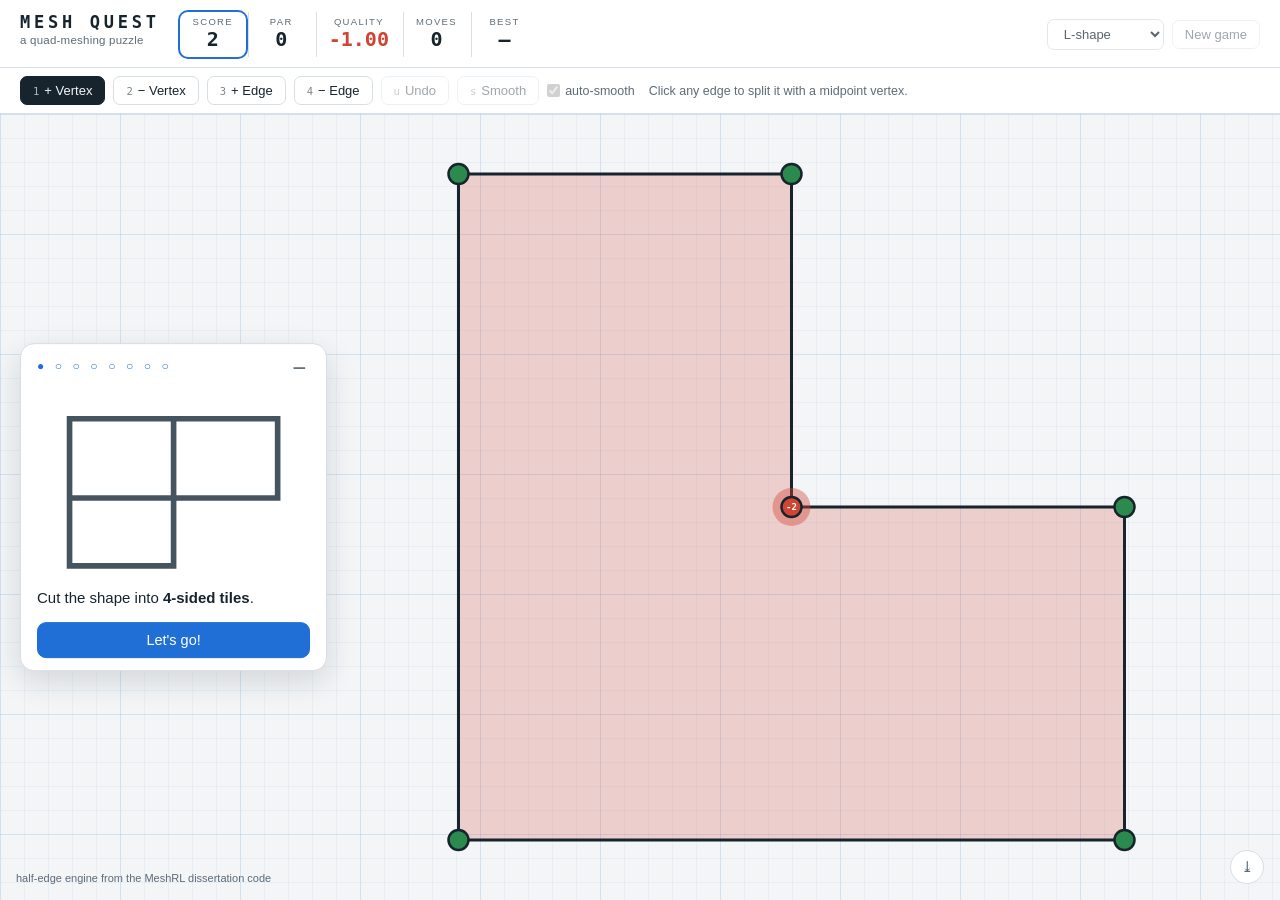
==== game/mesh-quest.html @ 7cf53d52 "Add Mesh Quest: an interactive quad-meshing puzzle on the Tiler engine Turns the half-edge edit oper" ====
<!doctype html>
<html lang="en">
<head>
<meta charset="utf-8">
<meta name="viewport" content="width=device-width, initial-scale=1, viewport-fit=cover">
<title>Mesh Quest</title>
<style>
:root {
  --paper: #f3f5f7;
  --panel: #ffffff;
  --ink: #17242e;
  --muted: #5d6b77;
  --line: #d7dee5;
  --grid: rgba(31, 111, 214, 0.055);
  --grid-major: rgba(31, 111, 214, 0.1);
  --accent: #1f6fd6;
  --halo: rgba(31, 111, 214, 0.16);
  --glow: rgba(31, 111, 214, 0.75);
  --good: #2b8a4d;
  --warn: #d9962e;
  --bad: #cf4433;
  --face-quad: rgba(43, 138, 77, 0.1);
  --face-tri: rgba(31, 111, 214, 0.1);
  --face-2gon: rgba(207, 68, 51, 0.16);
  --face-big: rgba(217, 150, 46, 0.14);
  --face-degen: rgba(207, 68, 51, 0.22);
  --edge: #46545f;
  --edge-bdry: #17242e;
  --vertex-ring: #ffffff;
  --shadow: rgba(23, 36, 46, 0.14);
}
@media (prefers-color-scheme: dark) {
  :root {
    --paper: #101820;
    --panel: #18232d;
    --ink: #e4ecf2;
    --muted: #8b99a5;
    --line: #2a3743;
    --grid: rgba(90, 162, 240, 0.05);
    --grid-major: rgba(90, 162, 240, 0.09);
    --accent: #5aa2f0;
  --halo: rgba(90, 162, 240, 0.22);
  --glow: rgba(90, 162, 240, 0.9);
    --good: #43b06a;
    --warn: #e2a94f;
    --bad: #e26055;
    --face-quad: rgba(67, 176, 106, 0.13);
    --face-tri: rgba(90, 162, 240, 0.13);
    --face-2gon: rgba(226, 96, 85, 0.2);
    --face-big: rgba(226, 169, 79, 0.16);
    --face-degen: rgba(226, 96, 85, 0.26);
    --edge: #9fb0bd;
    --edge-bdry: #dfe9f1;
    --vertex-ring: #101820;
    --shadow: rgba(0, 0, 0, 0.45);
  }
}
:root[data-theme="dark"] {
  --paper: #101820;
  --panel: #18232d;
  --ink: #e4ecf2;
  --muted: #8b99a5;
  --line: #2a3743;
  --grid: rgba(90, 162, 240, 0.05);
  --grid-major: rgba(90, 162, 240, 0.09);
  --accent: #5aa2f0;
  --halo: rgba(90, 162, 240, 0.22);
  --glow: rgba(90, 162, 240, 0.9);
  --good: #43b06a;
  --warn: #e2a94f;
  --bad: #e26055;
  --face-quad: rgba(67, 176, 106, 0.13);
  --face-tri: rgba(90, 162, 240, 0.13);
  --face-2gon: rgba(226, 96, 85, 0.2);
  --face-big: rgba(226, 169, 79, 0.16);
  --face-degen: rgba(226, 96, 85, 0.26);
  --edge: #9fb0bd;
  --edge-bdry: #dfe9f1;
  --vertex-ring: #101820;
  --shadow: rgba(0, 0, 0, 0.45);
}
:root[data-theme="light"] {
  --paper: #f3f5f7;
  --panel: #ffffff;
  --ink: #17242e;
  --muted: #5d6b77;
  --line: #d7dee5;
  --grid: rgba(31, 111, 214, 0.055);
  --grid-major: rgba(31, 111, 214, 0.1);
  --accent: #1f6fd6;
  --halo: rgba(31, 111, 214, 0.16);
  --glow: rgba(31, 111, 214, 0.75);
  --good: #2b8a4d;
  --warn: #d9962e;
  --bad: #cf4433;
  --face-quad: rgba(43, 138, 77, 0.1);
  --face-tri: rgba(31, 111, 214, 0.1);
  --face-2gon: rgba(207, 68, 51, 0.16);
  --face-big: rgba(217, 150, 46, 0.14);
  --face-degen: rgba(207, 68, 51, 0.22);
  --edge: #46545f;
  --edge-bdry: #17242e;
  --vertex-ring: #ffffff;
  --shadow: rgba(23, 36, 46, 0.14);
}

* { box-sizing: border-box; margin: 0; }
html, body { height: 100%; }
body {
  font-family: "Avenir Next", Seravek, "Segoe UI", -apple-system, sans-serif;
  color: var(--ink);
  background: var(--paper);
  display: flex;
  flex-direction: column;
  overflow: hidden;
  height: 100vh;
  height: 100dvh;
}
header, .toolbar, #stage {
  user-select: none;
  -webkit-user-select: none;
}
#stage { touch-action: manipulation; }
button, select {
  touch-action: manipulation;
  -webkit-tap-highlight-color: transparent;
}
.mono {
  font-family: ui-monospace, "SF Mono", "Cascadia Mono", Menlo, Consolas, monospace;
  font-variant-numeric: tabular-nums;
}

header {
  display: flex;
  align-items: stretch;
  gap: 20px;
  flex-wrap: wrap;
  padding: 12px 20px 10px;
  background: var(--panel);
  border-bottom: 1px solid var(--line);
}
.brand h1 {
  font-family: ui-monospace, "SF Mono", "Cascadia Mono", Menlo, Consolas, monospace;
  font-size: 17px;
  font-weight: 700;
  letter-spacing: 0.22em;
  text-wrap: balance;
}
.brand .sub {
  font-size: 11.5px;
  color: var(--muted);
  letter-spacing: 0.02em;
  margin-top: 2px;
}
.readouts { display: flex; gap: 2px; align-items: stretch; }
.readout {
  min-width: 66px;
  padding: 4px 12px 5px;
  border-left: 1px solid var(--line);
  text-align: center;
}
.readout:first-child { border-left: none; }
.readout .label {
  font-size: 9.5px;
  text-transform: uppercase;
  letter-spacing: 0.14em;
  color: var(--muted);
}
.readout .value {
  font-family: ui-monospace, "SF Mono", "Cascadia Mono", Menlo, Consolas, monospace;
  font-variant-numeric: tabular-nums;
  font-size: 20px;
  font-weight: 600;
  line-height: 1.25;
}
.readout.at-par .value { color: var(--good); }
.readout.alert .value { color: var(--bad); }
.spacer { flex: 1; }
.controls { display: flex; gap: 8px; align-items: center; }

select, button {
  font: inherit;
  font-size: 13px;
  color: var(--ink);
  padding: 6px 12px;
  border-radius: 7px;
  border: 1px solid var(--line);
  background: var(--panel);
  cursor: pointer;
}
button:hover, select:hover { border-color: var(--accent); }
button:disabled { opacity: 0.4; cursor: default; }
button:focus-visible, select:focus-visible {
  outline: 2px solid var(--accent);
  outline-offset: 1px;
}

.toolbar {
  display: flex;
  align-items: center;
  gap: 8px;
  flex-wrap: wrap;
  padding: 8px 20px;
  background: var(--panel);
  border-bottom: 1px solid var(--line);
}
.mode kbd {
  font-family: ui-monospace, "SF Mono", Menlo, monospace;
  font-size: 10.5px;
  opacity: 0.55;
  margin-right: 5px;
}
.mode.active {
  background: var(--ink);
  color: var(--paper);
  border-color: var(--ink);
}
.mode.active kbd { opacity: 0.7; }
label.auto {
  font-size: 12.5px;
  color: var(--muted);
  display: flex;
  gap: 5px;
  align-items: center;
  cursor: pointer;
}
.hint { font-size: 12.5px; color: var(--muted); margin-left: 6px; }

#stage {
  flex: 1;
  position: relative;
  overflow: hidden;
  background-image:
    linear-gradient(var(--grid-major) 1px, transparent 1px),
    linear-gradient(90deg, var(--grid-major) 1px, transparent 1px),
    linear-gradient(var(--grid) 1px, transparent 1px),
    linear-gradient(90deg, var(--grid) 1px, transparent 1px);
  background-size: 120px 120px, 120px 120px, 24px 24px, 24px 24px;
}
#canvas { width: 100%; height: 100%; display: block; cursor: grab; touch-action: none; }
#canvas.panning { cursor: grabbing; }
#canvas.panning * { pointer-events: none; }
#confetti { position: absolute; inset: 0; pointer-events: none; }

.face { stroke: none; }
.face.d4 { fill: var(--face-quad); }
.face.d3 { fill: var(--face-tri); }
.face.d2 { fill: var(--face-2gon); }
.face.dbig { fill: var(--face-big); }
.face.degen { fill: var(--face-degen); }
.edge { stroke: var(--edge); stroke-width: 2; fill: none; pointer-events: none; }
.edge.boundary { stroke: var(--edge-bdry); stroke-width: 3; }
.edge.glow { filter: drop-shadow(0 0 4px var(--glow)); }
.vertex.glow { filter: drop-shadow(0 0 5px var(--glow)); }
.edge.near { stroke: var(--accent) !important; stroke-width: 5 !important; }
.vertex { stroke: var(--vertex-ring); stroke-width: 1.5; }
.vertex.user { stroke: var(--edge-bdry); stroke-width: 2.5; }
.vertex.ok { fill: var(--good); }
.vertex.off1 { fill: var(--warn); }
.vertex.off2 { fill: var(--bad); }
.vertex.near { stroke: var(--accent); stroke-width: 4; }
.vertex.selected { stroke: var(--accent); stroke-width: 4; }
.vlabel {
  font-family: ui-monospace, "SF Mono", Menlo, monospace;
  font-size: 9px;
  font-weight: 700;
  fill: var(--vertex-ring);
  text-anchor: middle;
  pointer-events: none;
}
.heat { fill: var(--bad); pointer-events: none; }
.dim { opacity: 0.25; pointer-events: none; }
#canvas.has-target { cursor: pointer; }

#toast {
  position: absolute;
  bottom: 18px;
  left: 50%;
  transform: translateX(-50%);
  background: var(--ink);
  color: var(--paper);
  padding: 9px 16px;
  border-radius: 8px;
  font-size: 13px;
  opacity: 0;
  transition: opacity 0.25s;
  pointer-events: none;
  max-width: 80%;
}
#toast.show { opacity: 0.95; }

.lvlarrow {
  position: absolute;
  top: 50%;
  transform: translateY(-50%);
  width: 46px;
  height: 46px;
  border-radius: 50%;
  border: 1px solid var(--line);
  background: var(--panel);
  color: var(--muted);
  font-size: 20px;
  cursor: pointer;
  padding: 0;
  box-shadow: 0 4px 12px var(--shadow);
  display: none;
  transition: transform 0.15s;
}
.lvlarrow.show { display: block; }
.lvlarrow:hover {
  transform: translateY(-50%) scale(1.1);
  color: var(--ink);
  border-color: var(--accent);
}
#next.win {
  background: var(--good);
  border-color: var(--good);
  color: #fff;
  width: 60px;
  height: 60px;
  font-size: 27px;
  box-shadow: 0 6px 18px var(--shadow);
}

#log-export {
  position: absolute;
  right: 16px;
  bottom: 16px;
  width: 34px;
  height: 34px;
  border-radius: 50%;
  padding: 0;
  font-size: 15px;
  color: var(--muted);
}
#log-export:hover { color: var(--ink); }

#tutcard {
  position: absolute;
  left: 20px;
  top: 50%;
  transform: translateY(-50%);
  width: clamp(260px, 24vw, 360px);
  background: var(--panel);
  border: 1px solid var(--line);
  border-radius: 14px;
  padding: 15px 16px 12px;
  box-shadow: 0 10px 30px var(--shadow);
  display: none;
}
#tutcard.show { display: block; }
#tutcard .eyebrow {
  font-size: 12px;
  letter-spacing: 0.3em;
  color: var(--accent);
  margin-bottom: 14px;
}
#tutcard .body { font-size: 15px; line-height: 1.45; }
#tutcard .actions {
  display: flex;
  flex-direction: column;
  align-items: stretch;
  margin-top: 13px;
  gap: 4px;
}
#tut-next {
  background: var(--accent);
  color: #fff;
  border-color: var(--accent);
  font-size: 14.5px;
  padding: 9px 12px;
  border-radius: 9px;
}
#tut-next.hidden { display: none; }
#tut-skip {
  position: absolute;
  top: 8px;
  right: 10px;
  border: none;
  background: none;
  color: var(--muted);
  font-size: 24px;
  line-height: 1;
  padding: 4px 10px;
  cursor: pointer;
}
#tut-skip:hover { color: var(--ink); }
#tut-open {
  position: absolute;
  left: 20px;
  top: calc(50% + 64px);
  transform: translateY(-50%);
  width: 74px;
  height: 74px;
  border-radius: 50%;
  border: 1px solid var(--line);
  background: var(--panel);
  font-size: 36px;
  padding: 0;
  cursor: pointer;
  box-shadow: 0 0 0 5px var(--halo), 0 4px 12px var(--shadow);
  animation: halo-breathe 2.8s ease-in-out infinite;
  transition: transform 0.15s;
}
#tut-open:hover { transform: translateY(-50%) scale(1.1); border-color: var(--accent); }
@keyframes halo-breathe {
  0%, 100% { box-shadow: 0 0 0 4px var(--halo), 0 4px 12px var(--shadow); }
  50% { box-shadow: 0 0 0 9px var(--halo), 0 4px 12px var(--shadow); }
}
@media (prefers-reduced-motion: reduce) {
  #tut-open { animation: none; }
}
#tutcard.show ~ #tut-open { display: none; }
@media (max-width: 720px) {
  #tutcard {
    left: 8px;
    right: 8px;
    top: auto;
    bottom: 8px;
    transform: none;
    width: auto;
    padding: 11px 13px 9px;
    border-radius: 12px;
    max-height: 40vh;
    overflow-y: auto;
  }
  #tutcard .eyebrow { font-size: 11px; margin-bottom: 7px; }
  #tutcard .body { font-size: 14px; line-height: 1.4; }
  #tutcard svg { max-height: 76px; margin-bottom: 7px; }
  #tutcard .actions { margin-top: 9px; }
  #tut-next { font-size: 14px; padding: 9px 12px; }
  #tut-skip { font-size: 21px; top: 5px; right: 6px; }
  #tutcard.show ~ #toast { bottom: 46vh; }
  /* card open: hand the header/toolbar space to the board */
  body.card-open > .toolbar { display: none; }
  body.card-open > header { display: none; }
  body.card-open.chip-step > header { display: flex; }
  #tut-open { top: auto; bottom: 14px; left: 14px; transform: none; }
  #tut-open:hover { transform: none; }
}

/* tutorial card illustrations */
#tutcard svg {
  display: block;
  width: 100%;
  height: auto;
  max-height: 190px;
  margin-bottom: 10px;
}
.tvis-line { stroke: var(--edge); stroke-width: 2.5; fill: none; }
.tvis-dot { fill: var(--accent); }
.tvis-blush { fill: var(--bad); }
.tvis-tile { fill: var(--good); opacity: 0; animation: tvis-tile 2.7s infinite; }
.tvis-tile.t2 { animation-delay: 0.35s; }
.tvis-tile.t3 { animation-delay: 0.7s; }
@keyframes tvis-tile { 0% { opacity: 0; } 30%, 80% { opacity: 0.35; } 100% { opacity: 0; } }
.tvis-ray {
  stroke: var(--accent);
  stroke-dasharray: 1;
  stroke-dashoffset: 1;
  animation: tvis-draw 3s infinite;
}
.tvis-ray.r2 { animation-delay: 0.3s; }
.tvis-ray.r3 { animation-delay: 0.6s; }
.tvis-ray.r4 { animation-delay: 0.9s; }
@keyframes tvis-draw { 0% { stroke-dashoffset: 1; } 45%, 90% { stroke-dashoffset: 0; } 100% { stroke-dashoffset: 0; } }
.tvis-pop {
  transform-box: fill-box;
  transform-origin: center;
  animation: tvis-pop 1.8s ease-in-out infinite;
}
@keyframes tvis-pop { 0%, 15% { transform: scale(0); } 50%, 85% { transform: scale(1); } 100% { transform: scale(0); } }
.tvis-draw {
  stroke: var(--accent);
  stroke-width: 3;
  stroke-dasharray: 1;
  stroke-dashoffset: 1;
  animation: tvis-draw 2s ease-in-out infinite;
}
.tvis-good {
  fill: var(--good);
  transform-box: fill-box;
  transform-origin: center;
  animation: tvis-pop 2.4s ease-in-out infinite;
}
.tvis-good.g2 { animation-delay: 0.25s; }
.tvis-good.g3 { animation-delay: 0.5s; }
.tvis-cell {
  fill: var(--good);
  stroke: var(--paper);
  opacity: 0;
  animation: tvis-tile 2.6s infinite;
}
.tvis-pulse { animation: tutpulse 1.3s ease-in-out infinite; }
.tvis-spoke { stroke: var(--edge); stroke-width: 2; }
.tvis-ok-label {
  fill: var(--good);
  font-size: 9px;
  font-weight: 700;
  font-family: ui-monospace, Menlo, monospace;
}
.tvis-flat-label {
  fill: var(--bad);
  font-size: 9px;
  font-weight: 700;
  font-family: ui-monospace, Menlo, monospace;
}
.tvis-badge { fill: var(--accent); }
.tvis-badge-text {
  fill: #fff;
  font-size: 15px;
  font-weight: 700;
  text-anchor: middle;
  font-family: ui-monospace, Menlo, monospace;
}
@media (prefers-reduced-motion: reduce) {
  .tvis-tile, .tvis-cell, .tvis-ray, .tvis-pop, .tvis-draw, .tvis-good { animation: none; }
  .tvis-tile, .tvis-cell { opacity: 0.35; }
  .tvis-ray, .tvis-draw { stroke-dashoffset: 0; }
}

@keyframes tutpulse { 0%, 100% { opacity: 1; } 50% { opacity: 0.35; } }
.edge.tut-target {
  stroke: var(--accent) !important;
  stroke-width: 6 !important;
  animation: tutpulse 1.3s ease-in-out infinite;
}
.vertex.tut-target {
  stroke: var(--accent) !important;
  stroke-width: 5 !important;
  animation: tutpulse 1.3s ease-in-out infinite;
}
.readout.tut-target { box-shadow: 0 0 0 2px var(--accent); border-radius: 8px; }
@media (prefers-reduced-motion: reduce) {
  .edge.tut-target, .vertex.tut-target { animation: none; }
}

.credit {
  position: absolute;
  left: 16px;
  bottom: 16px;
  font-size: 11px;
  color: var(--muted);
  pointer-events: none;
}

@media (prefers-reduced-motion: reduce) {
  #next { transition: none; }
  #toast { transition: none; }
}

/* touch devices: no hover previews to explain, no keyboard */
@media (hover: none) {
  .mode kbd, #undo kbd, #smoothbtn kbd { display: none; }
  .hint { display: none; }
}

/* compact phone layout */
@media (max-width: 720px) {
  header { padding: 8px 12px 6px; gap: 8px; row-gap: 4px; }
  .brand h1 { font-size: 14px; letter-spacing: 0.16em; }
  .brand .sub { display: none; }
  .readouts {
    order: 3;
    width: 100%;
    justify-content: space-between;
    overflow-x: auto;
  }
  .readout { min-width: 0; flex: 1; padding: 2px 6px 3px; }
  .readout .value { font-size: 16px; }
  .controls { margin-left: auto; }
  select, button { padding: 8px 10px; }
  .toolbar { padding: 6px 8px; gap: 6px; }
  .toolbar .mode {
    flex: 1;
    min-height: 42px;
    padding: 6px 2px;
    font-size: 12.5px;
    white-space: nowrap;
  }
  label.auto { font-size: 12px; }
  .credit { display: none; }
  .lvlarrow { width: 52px; height: 52px; font-size: 22px; }
  #next.win { width: 64px; height: 64px; font-size: 30px; }
}
</style>
</head>
<body>
<header>
  <div class="brand">
    <h1>MESH QUEST</h1>
    <div class="sub">a quad-meshing puzzle</div>
  </div>
  <div class="readouts">
    <div class="readout" id="r-score"><div class="label">Score</div><div class="value" id="s-vertex">–</div></div>
    <div class="readout" id="r-par"><div class="label">Par</div><div class="value" id="s-par">–</div></div>
    <div class="readout" id="r-quality"><div class="label">Quality</div><div class="value" id="s-quality">–</div></div>
    <div class="readout"><div class="label">Moves</div><div class="value" id="s-moves">–</div></div>
    <div class="readout"><div class="label">Best</div><div class="value" id="s-best">–</div></div>
  </div>
  <div class="spacer"></div>
  <div class="controls">
    <select id="shape" aria-label="Level"></select>
    <button id="reset">New game</button>
  </div>
</header>
<div class="toolbar">
  <button class="mode" data-mode="insert_vertex"><kbd>1</kbd>+ Vertex</button>
  <button class="mode" data-mode="delete_vertex"><kbd>2</kbd>&minus; Vertex</button>
  <button class="mode" data-mode="insert_edge"><kbd>3</kbd>+ Edge</button>
  <button class="mode" data-mode="delete_edge"><kbd>4</kbd>&minus; Edge</button>
  <button id="undo"><kbd style="font-family:ui-monospace,Menlo,monospace;font-size:10.5px;opacity:.55;margin-right:5px">u</kbd>Undo</button>
  <button id="smoothbtn"><kbd style="font-family:ui-monospace,Menlo,monospace;font-size:10.5px;opacity:.55;margin-right:5px">s</kbd>Smooth</button>
  <label class="auto"><input type="checkbox" id="autosmooth" checked> auto-smooth</label>
  <span class="hint" id="hint"></span>
</div>
<div id="stage">
  <svg id="canvas"></svg>
  <canvas id="confetti"></canvas>
  <button id="prev" class="lvlarrow" title="Previous level">&larr;</button>
  <button id="next" class="lvlarrow" title="Next level">&rarr;</button>
  <div class="credit">half-edge engine from the MeshRL dissertation code</div>
  <button id="log-export" title="Export activity log">&#10515;</button>
  <div id="tutcard">
    <button id="tut-skip" title="Minimize">&minus;</button>
    <div class="eyebrow" id="tut-eyebrow"></div>
    <div class="body" id="tut-body"></div>
    <div class="actions">
      <button id="tut-next">Next</button>
    </div>
  </div>
  <button id="tut-open" title="Tutorial">&#128075;</button>
  <div id="toast"></div>
</div>
<script>
/* Mesh Quest engine: JavaScript port of the game subset of src/tiler.py.
 *
 * Faithful to the Python implementation including ID assignment order, so
 * states can be diffed against the Python engine op-for-op. Verified by
 * replaying identical op traces through both engines (see game/js/tests).
 *
 * IDs are tagged strings: h3 (half-edge), v2 (vertex), f1 (face), b0 (boundary).
 */
"use strict";

const TARGET_ANGLE = 90;
const FACE_DESIRED = 4;
const QUALITY_THRESHOLD = 0.4;

// numpy-style round-half-to-even (np.round); angles here are non-negative
function roundHalfEven(x) {
  const f = Math.floor(x);
  const d = x - f;
  if (d > 0.5) return f + 1;
  if (d < 0.5) return f;
  return f % 2 === 0 ? f : f + 1;
}

function desiredFromAngle(angle, target = TARGET_ANGLE) {
  return Math.max(roundHalfEven(angle / target) + 1, 2);
}

const INTERIOR_DESIRED = desiredFromAngle(360) - 1; // 4
const BOUNDARY_DESIRED = desiredFromAngle(180); // 3

function num(id) {
  return parseInt(id.slice(1), 10);
}

class GameError extends Error {}

class Mesh {
  constructor() {
    this.he = new Map(); // tagged id -> {face,next,prev,twin,source,target}
    this.nodeType = new Map(); // tagged id -> "half_edge"|"vertex"|"face"|"boundary"
    this.coords = new Map(); // numeric vid -> [x, y]
    this.userVerts = new Set(); // numeric
    this.boundaryVerts = new Set(); // numeric
    this.vertexDeg = new Map(); // vertex id -> degree
    this.faceDeg = new Map(); // face id -> degree
    this.faceHE = new Map(); // face id -> Set of half-edge ids (insertion order)
    this.nextH = 0;
    this.nextV = 0;
    this.nextF = 0;
    this.nextB = 0;
  }

  static fromFaceLoops(loops, coords) {
    const m = new Mesh();
    const vertexIds = new Set();
    for (const loop of loops) for (const v of loop) vertexIds.add(v);

    m.nextH = loops.reduce((s, l) => s + l.length, 0);
    m.nextV = vertexIds.size;
    m.nextF = loops.length;

    for (let i = 0; i < m.nextH; i++) {
      m.he.set("h" + i, { face: null, next: null, prev: null, twin: null, source: null, target: null });
      m.nodeType.set("h" + i, "half_edge");
    }
    for (const v of vertexIds) {
      m.nodeType.set("v" + v, "vertex");
      m.coords.set(v, [coords[v][0], coords[v][1]]);
      m.userVerts.add(v);
    }
    for (let f = 0; f < m.nextF; f++) {
      m.nodeType.set("f" + f, "face");
      m.faceHE.set("f" + f, new Set());
    }

    // next/prev, source/target, face associations, loop by loop
    let start = 0;
    for (let fi = 0; fi < loops.length; fi++) {
      const loop = loops[fi];
      const n = loop.length;
      for (let i = 0; i < n; i++) {
        const h = "h" + (start + i);
        const hn = "h" + (start + ((i + 1) % n));
        const rec = m.he.get(h);
        rec.next = hn;
        m.he.get(hn).prev = h;
        rec.source = "v" + loop[i];
        rec.target = "v" + loop[(i + 1) % n];
        rec.face = "f" + fi;
        m.faceHE.get("f" + fi).add(h);
      }
      start += n;
    }

    // twins (iteration in half-edge id order, matching the Python dict order)
    const pair = new Map(); // "src|dst" -> hid
    for (let i = 0; i < m.nextH; i++) {
      const h = "h" + i;
      const r = m.he.get(h);
      pair.set(r.source + "|" + r.target, h);
    }
    for (const [key, h] of pair) {
      const [src, dst] = key.split("|");
      const rev = pair.get(dst + "|" + src);
      if (rev !== undefined) {
        m.he.get(h).twin = rev;
        m.he.get(rev).twin = h;
      } else {
        const b = "b" + m.nextB;
        m.nextB += 1;
        m.nodeType.set(b, "boundary");
        m.he.set(b, { face: null, next: null, prev: null, twin: h, source: dst, target: src });
        m.he.get(h).twin = b;
      }
    }

    // degrees: every mesh edge is represented by two directed records
    // (half-edge/half-edge in the interior, half-edge/boundary at the rim),
    // so a vertex's degree is half its incidence count over all records
    for (const v of vertexIds) m.vertexDeg.set("v" + v, 0);
    for (const [id, type] of m.nodeType) {
      if (type !== "half_edge" && type !== "boundary") continue;
      const r = m.he.get(id);
      m.vertexDeg.set(r.source, m.vertexDeg.get(r.source) + 1);
      m.vertexDeg.set(r.target, m.vertexDeg.get(r.target) + 1);
    }
    for (const [v, d] of m.vertexDeg) m.vertexDeg.set(v, d / 2);

    for (let f = 0; f < m.nextF; f++) m.faceDeg.set("f" + f, loops[f].length);

    for (const [id, type] of m.nodeType) {
      if (type === "half_edge" && m.onBoundary(id)) {
        m.boundaryVerts.add(num(m.he.get(id).source));
      }
    }
    return m;
  }

  clone() {
    const m = new Mesh();
    for (const [k, v] of this.he) m.he.set(k, { ...v });
    for (const [k, v] of this.nodeType) m.nodeType.set(k, v);
    for (const [k, v] of this.coords) m.coords.set(k, [v[0], v[1]]);
    m.userVerts = new Set(this.userVerts);
    m.boundaryVerts = new Set(this.boundaryVerts);
    m.vertexDeg = new Map(this.vertexDeg);
    m.faceDeg = new Map(this.faceDeg);
    for (const [k, v] of this.faceHE) m.faceHE.set(k, new Set(v));
    m.nextH = this.nextH; m.nextV = this.nextV; m.nextF = this.nextF; m.nextB = this.nextB;
    return m;
  }

  isHalfEdge(h) { return this.nodeType.get(h) === "half_edge"; }
  isBoundaryHalfEdge(h) { return this.nodeType.get(h) === "boundary"; }
  onBoundary(h) { return this.he.get(this.he.get(h).twin).face === null; }

  halfEdgeList() {
    const out = [];
    for (const [id, t] of this.nodeType) if (t === "half_edge") out.push(id);
    return out;
  }
  vertexList() {
    const out = [];
    for (const [id, t] of this.nodeType) if (t === "vertex") out.push(id);
    return out;
  }
  faceList() {
    const out = [];
    for (const [id, t] of this.nodeType) if (t === "face") out.push(id);
    return out;
  }

  faceLoop(h) {
    const loop = [h];
    let cur = this.he.get(h).next;
    while (cur !== h) {
      loop.push(cur);
      cur = this.he.get(cur).next;
    }
    return loop;
  }

  firstFaceHalfEdge(f) {
    for (const h of this.faceHE.get(f)) return h;
    throw new GameError("face has no half-edges: " + f);
  }

  // --- construction helpers (ID order matches Python) ---------------------

  createFace() {
    const f = "f" + this.nextF;
    this.nextF += 1;
    this.nodeType.set(f, "face");
    this.faceHE.set(f, new Set());
    return f;
  }

  createVertex(coord, onBdry) {
    const v = "v" + this.nextV;
    this.nodeType.set(v, "vertex");
    if (coord) this.coords.set(this.nextV, [coord[0], coord[1]]);
    if (onBdry) this.boundaryVerts.add(this.nextV);
    this.nextV += 1;
    return v;
  }

  createHalfEdge(nextH, prevH) {
    const nr = this.he.get(nextH);
    const pr = this.he.get(prevH);
    const h = "h" + this.nextH;
    this.nextH += 1;
    this.nodeType.set(h, "half_edge");
    this.he.set(h, {
      face: nr.face, next: nextH, prev: prevH,
      twin: null, source: pr.target, target: nr.source,
    });
    nr.prev = h;
    pr.next = h;
    if (nr.face !== null) this.faceHE.get(nr.face).add(h);
    return h;
  }

  createBoundaryHalfEdge(targetV, sourceV) {
    const b = "b" + this.nextB;
    this.nextB += 1;
    this.nodeType.set(b, "boundary");
    this.he.set(b, { face: null, next: null, prev: null, twin: null, source: sourceV, target: targetV });
    return b;
  }

  associateTwin(a, b) {
    this.he.get(a).twin = b;
    this.he.get(b).twin = a;
  }

  setTargetVertex(h, v) {
    const r = this.he.get(h);
    const twin = this.he.get(r.twin);
    r.target = v;
    twin.source = v;
  }

  // --- edit operations -----------------------------------------------------

  isValidEdgeInsert(h, k) {
    if (!this.isHalfEdge(h)) return false;
    const f = this.he.get(h).face;
    return k >= 0 && k < this.faceDeg.get(f) - 1;
  }

  insertHalfEdge(h, k) {
    if (!this.isValidEdgeInsert(h, k)) throw new GameError("Invalid edge insert");
    const f = this.he.get(h).face;
    this.faceDeg.set(f, this.faceDeg.get(f) - k);
    const nf = this.createFace();
    this.faceDeg.set(nf, k + 2);

    let cur = h;
    for (let c = 0; c < k + 1; c++) {
      this.faceHE.get(f).delete(cur);
      this.he.get(cur).face = nf;
      this.faceHE.get(nf).add(cur);
      cur = this.he.get(cur).next;
    }

    const newFaceNext = h;
    const newFacePrev = this.he.get(cur).prev;
    const oldFaceNext = cur;
    const oldFacePrev = this.he.get(h).prev;

    const srcV = this.he.get(newFacePrev).target;
    const dstV = this.he.get(h).source;
    this.vertexDeg.set(srcV, this.vertexDeg.get(srcV) + 1);
    this.vertexDeg.set(dstV, this.vertexDeg.get(dstV) + 1);

    const a = this.createHalfEdge(newFaceNext, newFacePrev);
    const b = this.createHalfEdge(oldFaceNext, oldFacePrev);
    this.associateTwin(a, b);
  }

  midpoint(v1, v2) {
    const a = this.coords.get(num(v1));
    const b = this.coords.get(num(v2));
    return [(a[0] + b[0]) / 2, (a[1] + b[1]) / 2];
  }

  insertVertex(h) {
    if (!this.isHalfEdge(h)) throw new GameError("Unknown edge");
    if (this.onBoundary(h)) this._insertBoundaryVertex(h);
    else this._insertInteriorVertex(h);
  }

  _insertBoundaryVertex(h) {
    const r = this.he.get(h);
    const curTarget = r.target;
    const curSource = r.source;
    const nv = this.createVertex(this.midpoint(curTarget, curSource), true);
    this.vertexDeg.set(nv, 2);

    const nextH = r.next;
    this.setTargetVertex(h, nv);
    const nh = this.createHalfEdge(nextH, h);
    const nb = this.createBoundaryHalfEdge(nv, curTarget);
    this.associateTwin(nh, nb);
    this.faceDeg.set(r.face, this.faceDeg.get(r.face) + 1);
  }

  _insertInteriorVertex(h) {
    const r = this.he.get(h);
    const nextH = r.next;
    const twinH = r.twin;
    const twinPrev = this.he.get(twinH).prev;

    const curTarget = r.target;
    const curSource = r.source;
    const nv = this.createVertex(this.midpoint(curTarget, curSource), false);
    this.vertexDeg.set(nv, 2);

    this.setTargetVertex(h, nv);
    const a = this.createHalfEdge(nextH, h);
    const b = this.createHalfEdge(twinH, twinPrev);
    this.associateTwin(a, b);

    this.faceDeg.set(r.face, this.faceDeg.get(r.face) + 1);
    const tf = this.he.get(twinH).face;
    this.faceDeg.set(tf, this.faceDeg.get(tf) + 1);
  }

  isUserVertex(v) { return this.userVerts.has(num(v)); }

  isValidDeleteSourceVertex(h) {
    if (!this.isHalfEdge(h)) return false;
    const v = this.he.get(h).source;
    if (this.isUserVertex(v)) return false;
    if (this.vertexDeg.get(v) !== 2) return false;
    const f = this.he.get(h).face;
    if (this.faceDeg.get(f) < 3) return false;
    if (!this.onBoundary(h)) {
      const tf = this.he.get(this.he.get(h).twin).face;
      if (this.faceDeg.get(tf) < 3) return false;
    }
    return true;
  }

  _removeHalfEdgePair(h) {
    const twin = this.he.get(h).twin;
    for (const id of [h, twin]) {
      const r = this.he.get(id);
      if (r.face !== null && this.faceHE.has(r.face)) this.faceHE.get(r.face).delete(id);
      this.he.delete(id);
      this.nodeType.delete(id);
    }
  }

  _removeVertex(v) {
    this.nodeType.delete(v);
    this.vertexDeg.delete(v);
    this.coords.delete(num(v));
    this.boundaryVerts.delete(num(v));
  }

  deleteSourceVertex(h) {
    if (!this.isValidDeleteSourceVertex(h)) throw new GameError("Vertex not deletable");
    if (this.onBoundary(h)) this._deleteBoundaryVertex(h);
    else this._deleteInteriorVertex(h);
  }

  _deleteBoundaryVertex(h) {
    const r = this.he.get(h);
    const src = r.source;
    const nextH = r.next;
    const prevH = r.prev;
    this.setTargetVertex(prevH, r.target);
    this.he.get(prevH).next = nextH;
    this.he.get(nextH).prev = prevH;
    this.faceDeg.set(r.face, this.faceDeg.get(r.face) - 1);
    this._removeHalfEdgePair(h);
    this._removeVertex(src);
  }

  _deleteInteriorVertex(h) {
    const r = this.he.get(h);
    const src = r.source;
    const nextH = r.next;
    const prevH = r.prev;
    const twinH = r.twin;
    const nextTwin = this.he.get(twinH).next;
    const prevTwin = this.he.get(twinH).prev;

    this.setTargetVertex(prevH, r.target);
    this.he.get(prevH).next = nextH;
    this.he.get(nextH).prev = prevH;
    this.he.get(prevTwin).next = nextTwin;
    this.he.get(nextTwin).prev = prevTwin;

    this.faceDeg.set(r.face, this.faceDeg.get(r.face) - 1);
    const tf = this.he.get(twinH).face;
    this.faceDeg.set(tf, this.faceDeg.get(tf) - 1);

    this._removeHalfEdgePair(h);
    this._removeVertex(src);
  }

  isValidDeleteHalfEdge(h) {
    if (!this.isHalfEdge(h)) return false;
    if (this.onBoundary(h)) return false;
    const r = this.he.get(h);
    if (this.vertexDeg.get(r.source) <= 2 || this.vertexDeg.get(r.target) <= 2) return false;
    const tf = this.he.get(r.twin).face;
    if (r.face === tf) return false;
    return true;
  }

  deleteHalfEdge(h) {
    if (!this.isValidDeleteHalfEdge(h)) throw new GameError("This edge cannot be deleted");
    const r = this.he.get(h);
    const nextH = r.next;
    const prevH = r.prev;
    const twinH = r.twin;
    const prevTwin = this.he.get(twinH).prev;
    const nextTwin = this.he.get(twinH).next;

    this.vertexDeg.set(r.source, this.vertexDeg.get(r.source) - 1);
    this.vertexDeg.set(r.target, this.vertexDeg.get(r.target) - 1);

    const curFace = r.face;
    const twinFace = this.he.get(twinH).face;
    this.faceDeg.set(curFace, this.faceDeg.get(curFace) + this.faceDeg.get(twinFace) - 2);

    for (const he of Array.from(this.faceHE.get(twinFace))) {
      this.he.get(he).face = curFace;
      this.faceHE.get(curFace).add(he);
    }
    this.nodeType.delete(twinFace);
    this.faceHE.delete(twinFace);
    this.faceDeg.delete(twinFace);

    this.he.get(prevH).next = nextTwin;
    this.he.get(nextTwin).prev = prevH;
    this.he.get(prevTwin).next = nextH;
    this.he.get(nextH).prev = prevTwin;
    this._removeHalfEdgePair(h);
  }

  // --- geometry -----------------------------------------------------------

  halfEdgeAngles() {
    const out = new Map();
    for (const [id, t] of this.nodeType) {
      if (t !== "half_edge") continue;
      const r = this.he.get(id);
      const c = this.coords.get(num(r.source));
      const n = this.coords.get(num(r.target));
      const p = this.coords.get(num(this.he.get(r.prev).source));
      const v1 = [n[0] - c[0], n[1] - c[1]];
      const v2 = [p[0] - c[0], p[1] - c[1]];
      const dot = v1[0] * v2[0] + v1[1] * v2[1];
      const det = v1[0] * v2[1] - v1[1] * v2[0];
      let ang = (Math.atan2(det, dot) * 180) / Math.PI;
      if (ang < 0) ang += 360;
      out.set(id, ang);
    }
    return out;
  }

  smooth(numIter) {
    // mirrors Tiler.smooth_vertices: fixed 0/1 neighbor structure, then
    // numIter rounds of averaging with per-vertex divisors
    const verts = this.vertexList().map(num);
    const idx = new Map(verts.map((v, i) => [v, i]));
    const nbrs = verts.map(() => []);

    for (const [id, t] of this.nodeType) {
      if (t !== "half_edge") continue;
      const r = this.he.get(id);
      const s = num(r.source);
      const d = num(r.target);
      if (this.onBoundary(id)) {
        if (!this.userVerts.has(s)) nbrs[idx.get(s)].push(idx.get(d));
        if (!this.userVerts.has(d)) nbrs[idx.get(d)].push(idx.get(s));
      } else if (!this.boundaryVerts.has(s) && !this.userVerts.has(s)) {
        nbrs[idx.get(s)].push(idx.get(d));
      }
    }

    const div = verts.map((v) => {
      if (this.userVerts.has(v)) return 1;
      if (this.boundaryVerts.has(v)) return 2;
      return this.vertexDeg.get("v" + v);
    });

    let cur = verts.map((v) => {
      const c = this.coords.get(v);
      return [c[0], c[1]];
    });
    for (let it = 0; it < numIter; it++) {
      const next = verts.map((v, i) => {
        if (this.userVerts.has(v)) return [cur[i][0], cur[i][1]];
        let x = 0, y = 0;
        for (const j of nbrs[i]) { x += cur[j][0]; y += cur[j][1]; }
        return [x / div[i], y / div[i]];
      });
      cur = next;
    }
    verts.forEach((v, i) => this.coords.set(v, cur[i]));
  }
}

// --- shapes -----------------------------------------------------------------

function regularPolygon(n, phase = 0) {
  const pts = [];
  for (let k = 0; k < n; k++) {
    const a = phase + (2 * Math.PI * k) / n;
    pts.push([Math.cos(a), Math.sin(a)]);
  }
  return pts;
}

function starPolygon() {
  const inner = Math.cos((72 * Math.PI) / 180) / Math.cos((36 * Math.PI) / 180);
  const pts = [];
  for (let k = 0; k < 5; k++) {
    const tip = ((90 + 72 * k) * Math.PI) / 180;
    const notch = ((126 + 72 * k) * Math.PI) / 180;
    pts.push([Math.cos(tip), Math.sin(tip)]);
    pts.push([inner * Math.cos(notch), inner * Math.sin(notch)]);
  }
  return pts;
}

function semicirclePolygon() {
  const pts = [[-1, 0], [1, 0]];
  for (let k = 1; k <= 5; k++) {
    const t = (30 * k * Math.PI) / 180;
    pts.push([Math.cos(t), Math.sin(t)]);
  }
  return pts;
}

function pacmanPolygon() {
  const pts = [[0, 0]];
  for (let k = 0; k < 7; k++) {
    const t = ((45 + 45 * k) * Math.PI) / 180;
    pts.push([Math.cos(t), Math.sin(t)]);
  }
  return pts;
}

function gearPolygon(teeth = 6, outer = 1.0, root = 0.62) {
  const pts = [];
  const w = (2 * Math.PI) / teeth;
  for (let k = 0; k < teeth; k++) {
    const base = w * k;
    for (const [frac, rad] of [[0.05, outer], [0.45, outer], [0.55, root], [0.95, root]]) {
      const t = base + frac * w;
      pts.push([rad * Math.cos(t), rad * Math.sin(t)]);
    }
  }
  return pts;
}

// Both rings put the hole-to-rim slit between two mid-edge points, which want
// degree 3 and are already satisfied by the slit: it belongs to a perfect mesh
// and never has to be deleted.
function triforceRing() {
  const coords = {};
  for (let k = 0; k < 3; k++) {
    const t = ((90 + 120 * k) * Math.PI) / 180;
    coords[k] = [Math.cos(t), Math.sin(t)];
    coords[k + 3] = [0.4 * Math.cos(t), 0.4 * Math.sin(t)];
  }
  coords[6] = [(coords[0][0] + coords[1][0]) / 2, (coords[0][1] + coords[1][1]) / 2];
  coords[7] = [(coords[3][0] + coords[4][0]) / 2, (coords[3][1] + coords[4][1]) / 2];
  return {
    loops: [[0, 6, 7, 3, 5, 4, 7, 6, 1, 2]],
    coords,
    desired: { 0: 2, 1: 2, 2: 2, 3: 4, 4: 4, 5: 4, 6: 3, 7: 3 },
  };
}

function interiorAngles(loop, coords) {
  const n = loop.length;
  const out = {};
  for (let i = 0; i < n; i++) {
    const c = coords[loop[i]];
    const p = coords[loop[(i - 1 + n) % n]];
    const nx = coords[loop[(i + 1) % n]];
    const v1 = [nx[0] - c[0], nx[1] - c[1]];
    const v2 = [p[0] - c[0], p[1] - c[1]];
    const dot = v1[0] * v2[0] + v1[1] * v2[1];
    const det = v1[0] * v2[1] - v1[1] * v2[0];
    let ang = (Math.atan2(det, dot) * 180) / Math.PI;
    if (ang < 0) ang += 360;
    out[loop[i]] = ang;
  }
  return out;
}

function simplePolygon(pts) {
  return () => {
    const coords = {};
    pts.forEach((p, i) => (coords[i] = [p[0], p[1]]));
    const loop = pts.map((_, i) => i);
    const angles = interiorAngles(loop, coords);
    const desired = {};
    for (const v of loop) desired[v] = desiredFromAngle(angles[v]);
    return { loops: [loop], coords, desired };
  };
}

function squareHole() {
  const coords = {
    0: [0, 0], 1: [0.5, 0], 2: [0.5, 0.25], 3: [0.25, 0.25], 4: [0.25, 0.75],
    5: [0.75, 0.75], 6: [0.75, 0.25], 7: [1, 0], 8: [1, 1], 9: [0, 1],
  };
  const degrees = [2, 3, 3, 4, 4, 4, 4, 2, 2, 2];
  const desired = {};
  degrees.forEach((d, i) => { desired[i] = d; });
  return { loops: [[0, 1, 2, 3, 4, 5, 6, 2, 1, 7, 8, 9]], coords, desired };
}

const SHAPES = {
  "L-shape": simplePolygon([[0, 0], [2, 0], [2, 1], [1, 1], [1, 2], [0, 2]]),
  "T-bracket": simplePolygon([[1, 0], [2, 0], [2, 2], [3, 2], [3, 3], [0, 3], [0, 2], [1, 2]]),
  "I-bracket": simplePolygon([[0, 0], [3, 0], [3, 1], [2, 1], [2, 2], [3, 2], [3, 3], [0, 3], [0, 2], [1, 2], [1, 1], [0, 1]]),
  "U-channel": simplePolygon([[0, 0], [3, 0], [3, 2], [2, 2], [2, 1], [1, 1], [1, 2], [0, 2]]),
  "Z-shape": simplePolygon([[0, 0], [2, 0], [2, 1], [3, 1], [3, 2], [1, 2], [1, 1], [0, 1]]),
  "Plus": simplePolygon([[1, 0], [2, 0], [2, 1], [3, 1], [3, 2], [2, 2], [2, 3], [1, 3], [1, 2], [0, 2], [0, 1], [1, 1]]),
  "Staircase": simplePolygon([[0, 0], [3, 0], [3, 1], [2, 1], [2, 2], [1, 2], [1, 3], [0, 3]]),
  "Triangle": simplePolygon([[0, 0], [1, 0], [0.5, Math.sin(Math.PI / 3)]]),
  "Pentagon": simplePolygon(regularPolygon(5, Math.PI / 2)),
  "Semicircle": simplePolygon(semicirclePolygon()),
  "Pac-Man": simplePolygon(pacmanPolygon()),
  "Star": simplePolygon(starPolygon()),
  "Square hole": squareHole,
  "Triforce ring": triforceRing,
  "Gear": simplePolygon(gearPolygon()),
};

// --- game -------------------------------------------------------------------

class Game {
  constructor(shape = "L-shape", storage = null) {
    this.storage = storage; // {get(shape), set(shape, moves)} or null
    this.reset(shape);
  }

  reset(shape) {
    shape = shape || this.shape;
    if (!SHAPES[shape]) throw new GameError("Unknown shape: " + shape);
    const { loops, coords, desired } = SHAPES[shape]();
    this.shape = shape;
    this.mesh = Mesh.fromFaceLoops(loops, coords);
    this.initialDesired = {};
    for (const k of Object.keys(desired)) this.initialDesired[k] = desired[k];
    this.undoStack = [];
    this.moves = 0;
    this.recordJustSet = false;
    this.par = this._computePar();
  }

  desiredDegree(vid) {
    if (vid in this.initialDesired) return this.initialDesired[vid];
    return this.mesh.boundaryVerts.has(vid) ? BOUNDARY_DESIRED : INTERIOR_DESIRED;
  }

  _computePar() {
    const m = this.mesh;
    let cornerExcess = 0;
    for (const v of m.vertexList()) {
      const vid = num(v);
      const generic = m.boundaryVerts.has(vid) ? BOUNDARY_DESIRED : INTERIOR_DESIRED;
      cornerExcess += this.desiredDegree(vid) - generic;
    }
    let numEdges = 0;
    const seen = new Set();
    for (const h of m.halfEdgeList()) {
      if (seen.has(h)) continue;
      seen.add(h);
      seen.add(m.he.get(h).twin);
      numEdges += 1;
    }
    const chi = m.vertexList().length - numEdges + m.faceList().length;
    return Math.abs(cornerExcess + 4 * chi);
  }

  resolveChord(a, b) {
    const m = this.mesh;
    for (const f of m.faceList()) {
      const loop = m.faceLoop(m.firstFaceHalfEdge(f));
      const srcs = loop.map((h) => num(m.he.get(h).source));
      const n = loop.length;
      for (let i = 0; i < n; i++) {
        if (srcs[i] !== a) continue;
        for (let k = 0; k < n - 1; k++) {
          if (srcs[(i + k + 1) % n] === b && m.isValidEdgeInsert(loop[i], k)) {
            return [loop[i], k];
          }
        }
      }
    }
    return null;
  }

  deleteCandidate(vid) {
    const m = this.mesh;
    const v = "v" + vid;
    for (const [id, t] of m.nodeType) {
      if (t !== "half_edge") continue;
      if (m.he.get(id).source === v && m.isValidDeleteSourceVertex(id)) return id;
    }
    return null;
  }

  applyOp(op, params, smoothAfter = false) {
    const snapshot = this.mesh.clone();
    try {
      if (op === "insert_vertex") {
        const h = "h" + params.edge;
        if (!this.mesh.isHalfEdge(h)) throw new GameError("Unknown edge");
        this.mesh.insertVertex(h);
      } else if (op === "delete_edge") {
        const h = "h" + params.edge;
        this.mesh.deleteHalfEdge(h);
      } else if (op === "delete_vertex") {
        const h = this.deleteCandidate(params.vertex);
        if (h === null) {
          throw new GameError("Vertex not deletable: must be degree 2 and not an original corner");
        }
        this.mesh.deleteSourceVertex(h);
      } else if (op === "insert_edge") {
        const chord = this.resolveChord(params.a, params.b) || this.resolveChord(params.b, params.a);
        if (chord === null) throw new GameError("Vertices must lie on the same face");
        this.mesh.insertHalfEdge(chord[0], chord[1]);
      } else {
        throw new GameError("Unknown operation: " + op);
      }
      if (smoothAfter) this.mesh.smooth(2);
    } catch (e) {
      this.mesh = snapshot;
      throw e;
    }
    this.undoStack.push(snapshot);
    this.moves += 1;
    this.recordJustSet = false;
    this._checkRecord();
  }

  smooth(numIter = 3) {
    this.undoStack.push(this.mesh.clone());
    this.mesh.smooth(numIter);
    this.recordJustSet = false;
    this._checkRecord();
  }

  undo() {
    if (!this.undoStack.length) throw new GameError("Nothing to undo");
    this.mesh = this.undoStack.pop();
    this.moves = Math.max(0, this.moves - 1);
    this.recordJustSet = false;
  }

  _currentScores() {
    const m = this.mesh;
    let vertexScore = 0;
    for (const v of m.vertexList()) {
      vertexScore += Math.abs(m.vertexDeg.get(v) - this.desiredDegree(num(v)));
    }
    let faceScore = 0;
    for (const f of m.faceList()) faceScore += Math.abs(m.faceDeg.get(f) - FACE_DESIRED);
    let minQ = 1;
    for (const a of m.halfEdgeAngles().values()) {
      minQ = Math.min(minQ, Math.sin((a * Math.PI) / 180));
    }
    return [vertexScore, faceScore, minQ];
  }

  _checkRecord() {
    const [vs, fs, mq] = this._currentScores();
    const won = vs === this.par && fs === 0 && mq >= QUALITY_THRESHOLD;
    if (!won || !this.storage) return;
    const best = this.storage.get(this.shape);
    if (best == null || this.moves < best) {
      this.storage.set(this.shape, this.moves);
      this.recordJustSet = true;
    }
  }

  serialize() {
    const m = this.mesh;
    const angles = m.halfEdgeAngles();
    const cornerQ = new Map();
    for (const [h, a] of angles) cornerQ.set(h, Math.sin((a * Math.PI) / 180));
    const vertexQ = new Map();
    const faceQ = new Map();
    let minQuality = 1;
    for (const [h, q] of cornerQ) {
      const v = num(m.he.get(h).source);
      const f = num(m.he.get(h).face);
      vertexQ.set(v, Math.min(q, vertexQ.has(v) ? vertexQ.get(v) : 1));
      faceQ.set(f, Math.min(q, faceQ.has(f) ? faceQ.get(f) : 1));
      minQuality = Math.min(minQuality, q);
    }

    const vertices = m.vertexList().map((v) => {
      const vid = num(v);
      const c = m.coords.get(vid);
      return {
        id: vid, x: c[0], y: c[1],
        degree: m.vertexDeg.get(v),
        desired: this.desiredDegree(vid),
        boundary: m.boundaryVerts.has(vid),
        user: m.userVerts.has(vid),
        deletable: this.deleteCandidate(vid) !== null,
        quality: vertexQ.has(vid) ? vertexQ.get(vid) : 1,
      };
    });

    const edges = [];
    const seen = new Set();
    for (const h of m.halfEdgeList()) {
      if (seen.has(h)) continue;
      seen.add(h);
      seen.add(m.he.get(h).twin);
      const r = m.he.get(h);
      edges.push({
        id: num(h), v1: num(r.source), v2: num(r.target),
        boundary: m.onBoundary(h),
        deletable: m.isValidDeleteHalfEdge(h),
      });
    }

    const faces = [];
    const insertablePairs = [];
    for (const f of m.faceList()) {
      const loop = m.faceLoop(m.firstFaceHalfEdge(f));
      const srcs = loop.map((h) => num(m.he.get(h).source));
      faces.push({
        id: num(f), degree: m.faceDeg.get(f), vertices: srcs,
        quality: faceQ.has(num(f)) ? faceQ.get(num(f)) : 1,
      });
      const n = loop.length;
      for (let i = 0; i < n; i++) {
        for (let k = 0; k < n - 1; k++) {
          const b = srcs[(i + k + 1) % n];
          if (srcs[i] !== b && m.isValidEdgeInsert(loop[i], k)) {
            insertablePairs.push([srcs[i], b]);
          }
        }
      }
    }

    let vertexScore = 0;
    let defectSum = 0;
    for (const v of vertices) {
      vertexScore += Math.abs(v.degree - v.desired);
      defectSum += v.desired - v.degree;
    }
    let faceScore = 0;
    for (const f of faces) faceScore += Math.abs(f.degree - FACE_DESIRED);
    let angleScore = 0;
    for (const a of angles.values()) angleScore += Math.abs(a - TARGET_ANGLE) / TARGET_ANGLE;

    return {
      shape: this.shape,
      shapes: Object.keys(SHAPES),
      vertices, edges, faces,
      insertable_pairs: insertablePairs,
      scores: {
        vertex: vertexScore, face: faceScore,
        angle: angleScore, defect_sum: defectSum, min_quality: minQuality,
      },
      par: this.par,
      quality_threshold: QUALITY_THRESHOLD,
      best: this.storage ? this.storage.get(this.shape) ?? null : null,
      new_record: this.recordJustSet,
      moves: this.moves,
      can_undo: this.undoStack.length > 0,
    };
  }
}

if (typeof module !== "undefined") {
  module.exports = { Game, Mesh, SHAPES, GameError, QUALITY_THRESHOLD };
}
// --- UI ---------------------------------------------------------------------

const storage = {
  _read() {
    try { return JSON.parse(localStorage.getItem("meshquest-records") || "{}"); }
    catch { return {}; }
  },
  get(shape) {
    const r = this._read();
    return shape in r ? r[shape] : null;
  },
  set(shape, moves) {
    try {
      const r = this._read();
      r[shape] = moves;
      localStorage.setItem("meshquest-records", JSON.stringify(r));
    } catch { /* private-mode browsers: records just don't persist */ }
  },
};

const game = new Game("L-shape", storage);

// activity log: everything the player does, exportable from the ? panel
const activityLog = (() => {
  try { return JSON.parse(localStorage.getItem("meshquest-log") || "[]"); }
  catch { return []; }
})();
let logSaveQueued = false;
function logEvent(type, data = {}) {
  activityLog.push({ t: new Date().toISOString(), shape: game.shape, type, ...data });
  if (activityLog.length > 3000) activityLog.splice(0, activityLog.length - 3000);
  if (!logSaveQueued) {
    logSaveQueued = true;
    setTimeout(() => {
      logSaveQueued = false;
      try { localStorage.setItem("meshquest-log", JSON.stringify(activityLog)); } catch {}
    }, 400);
  }
}
let state = null;
let mode = "insert_vertex";
let selectedVertex = null;
let wasWon = false;
let wasNearWin = false;
let hitEdges = [], hitVerts = [], hoverTarget = null;
// user-adjusted board offset, remembered across levels and sessions
const view = (() => {
  try { return { x: 0, y: 0, ...JSON.parse(localStorage.getItem("meshquest-view") || "{}") }; }
  catch { return { x: 0, y: 0 }; }
})();
function saveView() {
  try { localStorage.setItem("meshquest-view", JSON.stringify({ x: view.x, y: view.y })); } catch {}
}
let renderQueued = false;
function queueRender() {
  if (renderQueued) return;
  renderQueued = true;
  requestAnimationFrame(() => { renderQueued = false; render(); });
}
const coarsePointer = window.matchMedia("(pointer: coarse)").matches;
const EDGE_PICK_RADIUS = coarsePointer ? 48 : 40;
const VERTEX_PICK_RADIUS = coarsePointer ? 38 : 30;
const reducedMotion = window.matchMedia("(prefers-reduced-motion: reduce)");

// --- tutorial + level notes -------------------------------------------------

const TUT_SVG = {
  tiles: `<svg viewBox="0 0 120 84">
    <polygon class="tvis-tile t1" points="14,14 60,14 60,49 14,49"></polygon>
    <polygon class="tvis-tile t2" points="60,14 106,14 106,49 60,49"></polygon>
    <polygon class="tvis-tile t3" points="14,49 60,49 60,79 14,79"></polygon>
    <path class="tvis-line" d="M14,14 L106,14 L106,49 L60,49 L60,79 L14,79 Z"></path>
    <path class="tvis-line" d="M60,14 L60,49 L14,49"></path>
  </svg>`,
  wants: `<svg viewBox="0 0 120 84">
    <line class="tvis-line tvis-ray r1" pathLength="1" x1="60" y1="42" x2="60" y2="12"></line>
    <line class="tvis-line tvis-ray r2" pathLength="1" x1="60" y1="42" x2="94" y2="42"></line>
    <line class="tvis-line tvis-ray r3" pathLength="1" x1="60" y1="42" x2="60" y2="72"></line>
    <line class="tvis-line tvis-ray r4" pathLength="1" x1="60" y1="42" x2="26" y2="42"></line>
    <circle class="tvis-dot tvis-blush" cx="60" cy="42" r="8"></circle>
  </svg>`,
  pop: `<svg viewBox="0 0 120 84">
    <line class="tvis-line" x1="14" y1="42" x2="106" y2="42"></line>
    <circle class="tvis-dot tvis-pop" cx="60" cy="42" r="8"></circle>
  </svg>`,
  draw: `<svg viewBox="0 0 120 84">
    <circle class="tvis-dot" cx="20" cy="42" r="8"></circle>
    <circle class="tvis-dot" cx="100" cy="42" r="8"></circle>
    <line class="tvis-line tvis-draw" pathLength="1" x1="20" y1="42" x2="100" y2="42"></line>
  </svg>`,
  happy: `<svg viewBox="0 0 120 84">
    <circle class="tvis-good g1" cx="30" cy="42" r="9"></circle>
    <circle class="tvis-good g2" cx="60" cy="42" r="9"></circle>
    <circle class="tvis-good g3" cx="90" cy="42" r="9"></circle>
  </svg>`,
  par: `<svg viewBox="0 0 120 84">
    <path class="tvis-line" d="M60,14 L98,72 L22,72 Z"></path>
    <circle class="tvis-badge" cx="60" cy="52" r="13"></circle>
    <text class="tvis-badge-text" x="60" y="57">1</text>
  </svg>`,
  hubs: `<svg viewBox="0 0 236 84">
    <path class="tvis-line" d="M 58.0,12.0 L 51.3,32.7 L 29.5,32.7 L 47.1,45.5 L 40.4,66.3 L 58.0,53.5 L 75.6,66.3 L 68.9,45.5 L 86.5,32.7 L 64.7,32.7 Z"></path>
    <line class="tvis-spoke" x1="51.3" y1="32.7" x2="58" y2="42"></line><line class="tvis-spoke" x1="47.1" y1="45.5" x2="58" y2="42"></line><line class="tvis-spoke" x1="58.0" y1="53.5" x2="58" y2="42"></line><line class="tvis-spoke" x1="68.9" y1="45.5" x2="58" y2="42"></line><line class="tvis-spoke" x1="64.7" y1="32.7" x2="58" y2="42"></line>
    <circle class="tvis-dot tvis-blush tvis-pulse" cx="58" cy="42" r="7"></circle>
    <text class="tvis-flat-label" x="58" y="72" text-anchor="middle">5 lines, wants 4</text>
    <path class="tvis-line" d="M 178.0,12.0 L 171.3,32.7 L 149.5,32.7 L 167.1,45.5 L 160.4,66.3 L 178.0,53.5 L 195.6,66.3 L 188.9,45.5 L 206.5,32.7 L 184.7,32.7 Z"></path>
    <line class="tvis-spoke" x1="167.1" y1="45.5" x2="170.0" y2="46.0"></line><line class="tvis-spoke" x1="178.0" y1="53.5" x2="170.0" y2="46.0"></line><line class="tvis-spoke" x1="188.9" y1="45.5" x2="170.0" y2="46.0"></line><line class="tvis-spoke" x1="184.7" y1="32.7" x2="187.0" y2="38.0"></line><line class="tvis-spoke" x1="171.3" y1="32.7" x2="187.0" y2="38.0"></line><line class="tvis-spoke" x1="170.0" y1="46.0" x2="187.0" y2="38.0"></line>
    <circle class="tvis-good" cx="170.0" cy="46.0" r="6"></circle>
    <circle class="tvis-good g2" cx="187.0" cy="38.0" r="6"></circle>
    <text class="tvis-ok-label" x="178" y="72" text-anchor="middle">nobody over-stuffed</text>
  </svg>`,
  flatfix: `<svg viewBox="0 0 240 84">
    <path class="tvis-line" d="M10,74 L90,74 L50,14 Z"></path>
    <circle class="tvis-dot tvis-blush tvis-pulse" cx="30" cy="44" r="7"></circle>
    <text class="tvis-flat-label" x="42" y="40">180&#176;</text>
    <path class="tvis-line" d="M150,74 L230,74 L190,14 Z"></path>
    <line class="tvis-spoke" x1="170" y1="44" x2="190" y2="52"></line>
    <line class="tvis-spoke" x1="210" y1="44" x2="190" y2="52"></line>
    <line class="tvis-spoke" x1="190" y1="74" x2="190" y2="52"></line>
    <circle class="tvis-good" cx="170" cy="44" r="6"></circle>
    <circle class="tvis-good g2" cx="210" cy="44" r="6"></circle>
    <circle class="tvis-good g3" cx="190" cy="74" r="6"></circle>
    <circle class="tvis-dot tvis-pop" cx="190" cy="52" r="7"></circle>
  </svg>`,
};

const TUTORIAL_L = [
  { svg: "tiles", chip: "r-score", next: "Let's go!",
    text: "Cut the shape into <b>4-sided tiles</b>." },
  { svg: "wants", vertex: 3, next: "Help it!",
    text: "Every dot wants just-right lines.<br>Red dot = unhappy." },
  { svg: "pop", mode: "insert_vertex", require: { op: "insert_vertex", edge: [0, 1] },
    text: "Tap the glowing edge — pop a new dot!" },
  { svg: "pop", mode: "insert_vertex", require: { op: "insert_vertex", edge: [5, 0] },
    text: "Now the left edge. One more dot!" },
  { svg: "draw", mode: "insert_edge", require: { op: "insert_edge", pair: [6, 3] },
    text: "Tap the new dot, then the red dot." },
  { svg: "draw", mode: "insert_edge", require: { op: "insert_edge", pair: [7, 3] },
    text: "Last line!" },
  { svg: "happy", chip: "r-par", next: "Whoa",
    text: "All green! The corners <i>always</i> add up — 200-year-old math promises." },
  { svg: "par", next: "Play!",
    text: "<b>Par</b> = best score possible.<br>Match it on every level." },
];

// step-1 illustration drawn from the actual level: its outline, being tiled
function makeShapeTilesSvg(st) {
  const xs = st.vertices.map(v => v.x), ys = st.vertices.map(v => v.y);
  const minX = Math.min(...xs), maxX = Math.max(...xs);
  const minY = Math.min(...ys), maxY = Math.max(...ys);
  const sc = Math.min(100 / Math.max(maxX - minX, 1e-9), 64 / Math.max(maxY - minY, 1e-9));
  const X = x => 60 + (x - (minX + maxX) / 2) * sc;
  const Y = y => 42 - (y - (minY + maxY) / 2) * sc;
  const pos = {};
  st.vertices.forEach(v => { pos[v.id] = X(v.x).toFixed(1) + "," + Y(v.y).toFixed(1); });
  const polys = st.faces.map(f => f.vertices.map(id => pos[id]).join(" "));
  const clip = "tclip" + Math.random().toString(36).slice(2, 7);
  let cells = "";
  for (let gx = 0; gx < 5; gx++) {
    for (let gy = 0; gy < 4; gy++) {
      cells += `<rect class="tvis-cell" style="animation-delay:${(((gx + gy) % 5) * 0.3).toFixed(1)}s"
        x="${8 + gx * 21}" y="${5 + gy * 18.5}" width="19" height="16.5"></rect>`;
    }
  }
  return `<svg viewBox="0 0 120 84">
    <clipPath id="${clip}">${polys.map(p => `<polygon points="${p}"></polygon>`).join("")}</clipPath>
    <g clip-path="url(#${clip})">${cells}</g>
    ${polys.map(p => `<polygon class="tvis-line" points="${p}" fill="none"></polygon>`).join("")}
  </svg>`;
}

// levels whose tutorial walks the actual (certified) solve
const SOLUTION_TUTORIALS = {
  "Star": st => [
    { svgRaw: makeShapeTilesSvg(st), chip: "r-par", next: "Show me",
      text: "Every point needs its own tile. <b>Par is 4</b>: four dots must stay unhappy — you only choose <i>which</i>." },
    { svg: "draw", mode: "insert_edge", require: { op: "insert_edge", pair: [3, 7] },
      text: "Cut straight across, inside corner to inside corner." },
    { svg: "pop", mode: "insert_vertex", require: { op: "insert_vertex", edge: [3, 7] },
      text: "Pop a dot in the middle of that new line. This is a <b>hub</b>." },
    { svg: "draw", mode: "insert_edge", require: { op: "insert_edge", pair: [5, 10] },
      text: "Join the inside corner between two points to the hub — two tiles done!" },
    { svg: "draw", mode: "insert_edge", require: { op: "insert_edge", pair: [3, 7] },
      text: "Same cut again, this time across the <i>other</i> side." },
    { svg: "pop", mode: "insert_vertex", require: { op: "insert_vertex", edge: [3, 7] },
      text: "Pop a second hub in the middle of it." },
    { svg: "draw", mode: "insert_edge", require: { op: "insert_edge", pair: [11, 9] },
      text: "Join an inside corner to this hub." },
    { svg: "draw", mode: "insert_edge", require: { op: "insert_edge", pair: [11, 1] },
      text: "And the last one!" },
    { svg: "hubs", next: "Play!",
      text: "Why two hubs? One hub in the middle is prettier — but it ends up with <b>5</b> lines when it wants 4. Too many is just as unhappy as too few, so that costs 6. With two hubs nobody is over-stuffed: 4 dots are just a little short, and 4 is the best anyone can do here." },
  ],
  "Triangle": st => [
    { svgRaw: makeShapeTilesSvg(st), chip: "r-par", next: "Let's go!",
      text: "The Triangle's <b>Par is 1</b> — one dot must stay imperfect. Here's the classic way." },
    { svg: "pop", mode: "insert_vertex", require: { op: "insert_vertex", edge: [0, 1] },
      text: "A dot on every side. First: the glowing edge." },
    { svg: "pop", mode: "insert_vertex", require: { op: "insert_vertex", edge: [1, 2] },
      text: "Second side!" },
    { svg: "pop", mode: "insert_vertex", require: { op: "insert_vertex", edge: [2, 0] },
      text: "Third side!" },
    { svg: "draw", mode: "insert_edge", require: { op: "insert_edge", pair: [3, 5] },
      text: "Draw a line between two of the new dots." },
    { svg: "pop", mode: "insert_vertex", require: { op: "insert_vertex", edge: [3, 5] },
      text: "Pop a dot in the middle of that new line." },
    { svg: "draw", mode: "insert_edge", require: { op: "insert_edge", pair: [6, 4] },
      text: "Connect the middle dot to the last side dot." },
    { svg: "happy", next: "Play!",
      text: "Three tiles — par! The middle dot wants 4 lines but has 3: the unavoidable 1. This trick is called <b>Catmull&ndash;Clark</b>." },
  ],
};

function buildTutorial(shape, st) {
  if (shape === "L-shape") return { steps: TUTORIAL_L };
  if (SOLUTION_TUTORIALS[shape]) {
    return { steps: SOLUTION_TUTORIALS[shape](st) };
  }
  // one hint card, tailored to this shape. No scripted actions: a generic
  // "pop a dot first" prompt walks players off levels whose solves are pure
  // chords (Pac-Man, Plus, Gear).
  return {
    steps: [{
      svgRaw: makeShapeTilesSvg(st),
      chip: "r-par",
      next: "Play!",
      text: (LEVEL_HINTS[shape] || "Cut it into 4-sided tiles.")
        + `<br><br>${LEVEL_NOTES[shape] || ""}`,
    }],
  };
}

// what to try on each level — sets the right tool expectation, no spoilers
const LEVEL_HINTS = {
  "T-bracket": "Cut across where the stem meets the bar. Some cuts need a new dot to land on.",
  "I-bracket": "One bar at a time. Pop a dot wherever a cut has nowhere to land.",
  "U-channel": "Give the floor and each prong their own tiles.",
  "Z-shape": "Cut <i>with</i> the lean, not against it.",
  "Plus": "Lines only — no new dots needed!",
  "Staircase": "One step at a time. Each step is a little L.",
  "Pentagon": "Five sides is odd! Pop one dot to make it even, then cut.",
  "Semicircle": "Pop a dot on the flat side first. Then pick two round dots to be corners.",
  "Pac-Man": "No new dots needed — try cutting straight out from the middle.",
  "Star": "Give every point its own tile, then sort out the middle.",
  "Square hole": "Work around the ring, tile by tile. The seam line belongs — keep it!",
  "Triforce ring": "Tile around the ring. The little seam line already belongs — keep it!",
  "Gear": "One cut across each tooth makes six tiles fast. Then the ring of dots left in the middle is the real puzzle.",
};

const LEVEL_NOTES = {
  "T-bracket": "Two grumpy inside corners now. A perfect 0 is still possible.",
  "I-bracket": "Eight corners to fix. A plan beats random cuts.",
  "U-channel": "Each prong wants its own tiles. Par 0.",
  "Z-shape": "The two inside corners lean opposite ways. Cut with the lean.",
  "Plus": "Four arms, four inside corners. There's a beautiful symmetric answer.",
  "Staircase": "Three L-shapes in a trench coat. The L trick works on every step.",
  "Triangle": "3 sides — an odd number! Tiles need an even rim, so pop a dot first. And one dot must stay sad: par 1. You pick which.",
  "Pentagon": "A bit too pointy overall: par 1. One dot takes the hit — where will you hide it?",
  "Semicircle": "Round shapes secretly want corners. Pick 2 arc dots to be them — par 2.",
  "Pac-Man": "Par 3 — odd, so no fair sharing. Psst: seen this shape before, in disguise?",
  "Star": "The star loves symmetry — but symmetric answers score 6, not 4. Break the pattern to win. Really.",
  "Square hole": "A hole! Inside corners cancel outside corners: perfect 0 possible. Holes help.",
  "Triforce ring": "Pointy corners and hole corners cancel exactly: par 0, a perfect mesh.",
  "Gear": "The teeth are the easy part — one cut each. What is left is a 12-sided ring, and a round ring secretly wants to be a square: exactly 4 dots must stay unhappy. That is the par.",
};

let tut = null; // { i, steps } while a card sequence is active
const seenNotes = (() => {
  try { return new Set(JSON.parse(localStorage.getItem("meshquest-notes") || "[]")); }
  catch { return new Set(); }
})();

function tutStep() { return tut ? tut.steps[tut.i] : null; }

function sameSet(a, b) {
  return a.length === b.length && a.every(x => b.includes(x));
}

function tutAllows(kind, id) {
  const s = tutStep();
  if (!s) return true;
  if (!s.require) return false; // info steps: board locked
  const r = s.require;
  if (r.op === "insert_vertex" || r.op === "delete_edge") {
    if (kind !== "edge") return false;
    if (!r.edge) return true; // unconstrained step: any edge
    const e = state.edges.find(e => e.id === id);
    return !!e && sameSet([e.v1, e.v2], r.edge);
  }
  if (r.op === "insert_edge") {
    if (kind !== "vertex") return false;
    return !r.pair || r.pair.includes(id);
  }
  return false;
}

function showCard(eyebrow, html, nextLabel, onNext, onSkip) {
  const card = document.getElementById("tutcard");
  document.getElementById("tut-eyebrow").textContent = eyebrow;
  document.getElementById("tut-body").innerHTML = html;
  const nextBtn = document.getElementById("tut-next");
  const skipBtn = document.getElementById("tut-skip");
  nextBtn.classList.toggle("hidden", !nextLabel);
  if (nextLabel) nextBtn.textContent = nextLabel;
  nextBtn.onclick = onNext || null;
  skipBtn.onclick = onSkip || (() => hideCard());
  card.classList.add("show");
  if (state) render();
}

function hideCard() {
  document.getElementById("tutcard").classList.remove("show");
  if (state) render();
}

function tutShow() {
  const s = tutStep();
  if (s.mode) setMode(s.mode, true);
  const dots = tut.steps.length > 1
    ? tut.steps.map((_, k) => (k <= tut.i ? "●" : "○")).join(" ")
    : game.shape;
  const body = (s.svgRaw || (s.svg ? TUT_SVG[s.svg] : "")) + `<div>${s.text}</div>`;
  showCard(dots, body, s.next || null, s.next ? tutAdvance : null, tutEnd);
  render();
}

function tutAdvance() {
  tut.i += 1;
  if (tut.i >= tut.steps.length) tutEnd();
  else tutShow();
}

function tutEnd() {
  logEvent("tutorial_end", { at_step: tut ? tut.i : null });
  tut = null;
  try { localStorage.setItem("meshquest-tutorial", "done"); } catch {}
  hideCard();
  // any moves made during a card sequence are real: progress is kept
  render();
}

function tutStart() {
  hideCard();
  document.getElementById("autosmooth").checked = true;
  // scripted walkthroughs need their exact starting board; hint cards run on
  // whatever the player already has, so in-progress work is never lost
  const scripted = game.shape === "L-shape" || !!SOLUTION_TUTORIALS[game.shape];
  if (scripted) game.reset(game.shape);
  state = game.serialize();
  selectedVertex = null;
  const { steps } = buildTutorial(game.shape, state);
  tut = { i: 0, steps };
  logEvent("tutorial_start", { steps: steps.length });
  tutShow();
}

function tutCheck(desc) {
  const s = tutStep();
  if (!s || !s.require) return;
  const r = s.require;
  if (r.op !== desc.op) return;
  const want = r.edge || r.pair;
  if (!want || sameSet(desc.verts, want)) tutAdvance();
}

function maybeShowNote(shape) {
  if (tut || !LEVEL_NOTES[shape] || seenNotes.has(shape)) return;
  const dismiss = () => {
    seenNotes.add(shape);
    try { localStorage.setItem("meshquest-notes", JSON.stringify([...seenNotes])); } catch {}
    hideCard();
  };
  showCard(`Level note — ${shape}`, LEVEL_NOTES[shape], "Got it", dismiss, dismiss);
}

const HINTS = {
  insert_vertex: "Click any edge to split it with a midpoint vertex.",
  delete_vertex: "Click a highlighted vertex — degree 2 and not an original corner.",
  insert_edge: "Click two vertices on the same face to connect them.",
  delete_edge: "Click an interior edge to delete it and merge its two faces.",
};

function toast(msg) {
  const el = document.getElementById("toast");
  el.textContent = msg;
  el.classList.add("show");
  clearTimeout(el._t);
  el._t = setTimeout(() => el.classList.remove("show"), 2600);
}

function refresh() {
  state = game.serialize();
  selectedVertex = null;
  render();
}

function doOp(op, params) {
  const auto = document.getElementById("autosmooth").checked;
  let verts = [];
  if (op === "insert_vertex" || op === "delete_edge") {
    const e = state.edges.find(e => e.id === params.edge);
    if (e) verts = [e.v1, e.v2];
  } else if (op === "insert_edge") {
    verts = [params.a, params.b];
  }
  try {
    game.applyOp(op, params, auto);
  } catch (e) {
    logEvent("op_rejected", { op, verts, error: e.message });
    toast(e.message);
    return;
  }
  refresh();
  logEvent("op", { op, verts, moves: state.moves, scores: state.scores });
  tutCheck({ op, verts });
}

function partnerMap() {
  const map = {};
  for (const [a, b] of state.insertable_pairs) {
    (map[a] = map[a] || new Set()).add(b);
    (map[b] = map[b] || new Set()).add(a);
  }
  return map;
}

function render() {
  const svg = document.getElementById("canvas");
  svg.setAttribute("class", mode === "insert_vertex" || mode === "delete_edge" ? "edge-mode" : "");
  // narrow screens: while a card is open the header/toolbar are dead weight
  // (the tool is auto-selected), so give that space to the board — except on
  // steps that spotlight a readout chip, which need the header visible.
  const cardEl = document.getElementById("tutcard");
  const cardOpen = cardEl.classList.contains("show");
  const stepNow = tutStep();
  document.body.classList.toggle("card-open", cardOpen);
  document.body.classList.toggle("chip-step", !!(stepNow && stepNow.chip));
  const W = svg.clientWidth, H = svg.clientHeight;
  const M = Math.min(60, Math.max(28, Math.min(W, H) * 0.08));
  // when the tutorial/note card is open on a wide screen it sits on the left;
  // reserve that band so it never covers the geometry
  const leftPad = cardOpen && W > 720 ? cardEl.offsetWidth + 20 + 36 : M;
  const xs = state.vertices.map(v => v.x), ys = state.vertices.map(v => v.y);
  const minX = Math.min(...xs), maxX = Math.max(...xs);
  const minY = Math.min(...ys), maxY = Math.max(...ys);
  // every level scales into one fixed square box, so the layout — and the
  // nav arrows anchored to the box — is identical across all levels
  const availW = W - leftPad - M;
  // on narrow screens the card is a bottom sheet: reserve its band vertically
  const bottomPad = cardOpen && W <= 720 ? cardEl.offsetHeight + 16 : 0;
  const availH = H - 2 * M - bottomPad;
  const box = Math.max(110, Math.min(availW - (W > 720 ? 150 : 110), availH));
  const boxCX = leftPad + availW / 2;
  const boxCY = M + availH / 2;
  const scale = Math.min(box / Math.max(maxX - minX, 1e-9),
                         box / Math.max(maxY - minY, 1e-9));
  const X = x => boxCX + (x - (minX + maxX) / 2) * scale + view.x;
  const Y = y => boxCY - (y - (minY + maxY) / 2) * scale + view.y;

  const pos = {};
  for (const v of state.vertices) pos[v.id] = [X(v.x), Y(v.y)];

  const partners = partnerMap();
  let out = "";

  for (const f of state.faces) {
    const pts = f.vertices.map(id => pos[id].join(",")).join(" ");
    let cls = f.degree === 4 ? "d4" : f.degree === 3 ? "d3" : f.degree === 2 ? "d2" : "dbig";
    if (f.quality < state.quality_threshold) cls = "degen";
    out += `<polygon class="face ${cls}" points="${pts}"></polygon>`;
  }

  const groups = {};
  for (const e of state.edges) {
    const key = Math.min(e.v1, e.v2) + "-" + Math.max(e.v1, e.v2);
    (groups[key] = groups[key] || []).push(e);
  }
  hitEdges = [];
  for (const group of Object.values(groups)) {
    group.forEach((e, i) => {
      const [x1, y1] = pos[e.v1], [x2, y2] = pos[e.v2];
      const off = (i - (group.length - 1) / 2) * 26;
      const dx = x2 - x1, dy = y2 - y1, len = Math.hypot(dx, dy) || 1;
      const cx = (x1 + x2) / 2 - dy / len * off, cy = (y1 + y2) / 2 + dx / len * off;
      const d = `M ${x1} ${y1} Q ${cx} ${cy} ${x2} ${y2}`;
      let dim = mode === "delete_edge" && !e.deletable ? "dim" : "";
      let tutCls = "";
      const ts = tutStep();
      if (ts && ts.require) {
        if (tutAllows("edge", e.id)) tutCls = "tut-target";
        else dim = "dim";
      }
      const samples = [];
      for (let t = 0; t <= 1.001; t += 0.125) {
        const u = 1 - t;
        samples.push([u * u * x1 + 2 * t * u * cx + t * t * x2,
                      u * u * y1 + 2 * t * u * cy + t * t * y2]);
      }
      hitEdges.push({ id: e.id, deletable: e.deletable, samples });
      // soft glow marks every legal target for the current tool
      const eligible = mode === "insert_vertex"
        || (mode === "delete_edge" && e.deletable);
      const glow = eligible && !dim && !tutCls && tutAllows("edge", e.id) ? "glow" : "";
      out += `<g class="${dim}">
        <path class="edge ${e.boundary ? "boundary" : ""} ${tutCls} ${glow}" data-edge="${e.id}" d="${d}"></path>
      </g>`;
    });
  }

  hitVerts = [];
  for (const v of state.vertices) {
    const defect = v.degree - v.desired;
    const cls = defect === 0 ? "ok" : Math.abs(defect) === 1 ? "off1" : "off2";
    let actionable = false, dim = false;
    if (mode === "delete_vertex") { actionable = v.deletable; dim = !v.deletable; }
    if (mode === "insert_edge") {
      actionable = true;
      if (selectedVertex !== null && selectedVertex !== v.id) {
        dim = !(partners[selectedVertex] && partners[selectedVertex].has(v.id));
        actionable = !dim;
      }
    }
    let tutCls = "";
    const ts = tutStep();
    if (ts) {
      if (ts.require && ts.require.op === "insert_edge") {
        if (tutAllows("vertex", v.id)) tutCls = "tut-target";
        else dim = true;
      } else if (ts.require) {
        dim = false; // edge steps: leave vertices visible but inert
      } else if (ts.vertex === v.id) {
        tutCls = "tut-target"; // info-step spotlight
      }
    }
    const sel = v.id === selectedVertex ? "selected" : "";
    const [x, y] = pos[v.id];
    const r = v.user ? 10 : 8.5;
    hitVerts.push({ id: v.id, x, y, eligible: actionable });
    const heat = v.quality < state.quality_threshold
      ? `<circle class="heat" cx="${x}" cy="${y}" r="19"
           opacity="${Math.min(0.4, (state.quality_threshold - Math.max(v.quality, -1)) * 0.3).toFixed(2)}"></circle>`
      : "";
    out += `<g class="${dim ? "dim" : ""}">
      ${heat}
      <circle class="vertex ${cls} ${v.user ? "user" : ""} ${sel} ${tutCls} ${
        actionable && !dim && !tutCls && tutAllows("vertex", v.id) ? "glow" : ""}"
              data-vertex="${v.id}" cx="${x}" cy="${y}" r="${r}">
        <title>v${v.id} — degree ${v.degree} / desired ${v.desired}${v.user ? " — corner" : ""}</title>
      </circle>
      ${defect !== 0 ? `<text class="vlabel" x="${x}" y="${y + 3}">${defect > 0 ? "+" : ""}${defect}</text>` : ""}
    </g>`;
  }

  svg.innerHTML = out;
  hoverTarget = null;

  const s = state.scores;
  document.getElementById("s-vertex").textContent = s.vertex;
  document.getElementById("s-par").textContent = state.par;
  document.getElementById("s-quality").textContent = s.min_quality.toFixed(2);
  document.getElementById("s-moves").textContent = state.moves;
  document.getElementById("s-best").textContent = state.best ?? "–";
  document.getElementById("r-score").classList.toggle("at-par", s.vertex === state.par);
  document.getElementById("r-quality").classList.toggle("alert", s.min_quality < state.quality_threshold);
  const locked = !!tut;
  document.getElementById("undo").disabled = !state.can_undo;
  document.getElementById("smoothbtn").disabled = locked;
  document.getElementById("reset").disabled = locked;
  document.getElementById("shape").disabled = locked;
  document.getElementById("autosmooth").disabled = locked;
  document.getElementById("hint").textContent = HINTS[mode];
  const ts2 = tutStep();
  document.getElementById("r-score").classList.toggle("tut-target", !!ts2 && ts2.chip === "r-score");
  document.getElementById("r-par").classList.toggle("tut-target", !!ts2 && ts2.chip === "r-par");

  const sel2 = document.getElementById("shape");
  if (sel2.options.length === 0) {
    for (const name of state.shapes) {
      const o = document.createElement("option");
      o.value = o.textContent = name;
      sel2.appendChild(o);
    }
  }
  sel2.value = state.shape;

  const isWon = s.vertex === state.par && s.face === 0
      && s.min_quality >= state.quality_threshold;
  const shapes = state.shapes;
  const idx = shapes.indexOf(state.shape);
  const nextShape = shapes[(idx + 1) % shapes.length];
  const prevShape = shapes[(idx - 1 + shapes.length) % shapes.length];
  const nextBtn = document.getElementById("next");
  const prevBtn = document.getElementById("prev");
  nextBtn.classList.toggle("show", !tut);
  prevBtn.classList.toggle("show", !tut);
  nextBtn.classList.toggle("win", isWon);
  nextBtn.title = "Next level: " + nextShape;
  prevBtn.title = "Previous level: " + prevShape;
  // arrows anchor to the fixed box, never to the mesh: globally constant
  prevBtn.style.left = Math.max(boxCX - box / 2 - 70, 8) + "px";
  nextBtn.style.left = Math.min(boxCX + box / 2 + 24, W - 66) + "px";
  prevBtn.style.top = boxCY + "px";
  nextBtn.style.top = boxCY + "px";
  if (isWon && !wasWon) {
    confettiBurst();
    logEvent("win", { moves: state.moves, new_record: state.new_record });
    if (state.new_record) toast(`\u{1F3C6} New record: ${state.moves} moves`);
  }
  wasWon = isWon;

  // the classic trap: at par with all quads, but a degenerate corner blocks
  // the win. Teach it the moment it happens.
  const isNearWin = !isWon && s.vertex === state.par && s.face === 0
      && s.min_quality < state.quality_threshold;
  if (isNearWin && !wasNearWin) {
    wasNearWin = true;
    logEvent("flat_corner_card", { min_quality: s.min_quality });
    if (!tut) {
      showCard("Good start!",
        TUT_SVG.flatfix
        + "<div>The numbers add up — but that new dot lies <b>flat</b> (180&deg;), too squished for a real tile. We can do a little better: a dot on every side, meeting in the middle.</div>",
        "Keep going", hideCard, hideCard);
    }
  } else {
    wasNearWin = isNearWin;
  }
}

function confettiBurst() {
  if (reducedMotion.matches) return;
  const canvas = document.getElementById("confetti");
  const stage = document.getElementById("stage");
  canvas.width = stage.clientWidth;
  canvas.height = stage.clientHeight;
  const ctx = canvas.getContext("2d");
  const style = getComputedStyle(document.documentElement);
  const colors = ["--good", "--accent", "--warn", "--bad"].map(t => style.getPropertyValue(t).trim());
  const parts = [];
  for (let i = 0; i < 140; i++) {
    parts.push({
      x: canvas.width / 2 + (Math.random() - 0.5) * canvas.width * 0.5,
      y: canvas.height * (0.25 + Math.random() * 0.2),
      vx: (Math.random() - 0.5) * 9,
      vy: -4 - Math.random() * 7,
      w: 5 + Math.random() * 5,
      h: 3 + Math.random() * 4,
      rot: Math.random() * Math.PI,
      vr: (Math.random() - 0.5) * 0.3,
      color: colors[i % colors.length],
    });
  }
  const t0 = performance.now();
  function tick(t) {
    ctx.clearRect(0, 0, canvas.width, canvas.height);
    const alive = (t - t0) < 2600;
    for (const p of parts) {
      p.vy += 0.18; p.x += p.vx; p.y += p.vy; p.rot += p.vr;
      ctx.save();
      ctx.translate(p.x, p.y);
      ctx.rotate(p.rot);
      ctx.fillStyle = p.color;
      ctx.globalAlpha = Math.max(0, 1 - (t - t0) / 2600);
      ctx.fillRect(-p.w / 2, -p.h / 2, p.w, p.h);
      ctx.restore();
    }
    if (alive) requestAnimationFrame(tick);
    else ctx.clearRect(0, 0, canvas.width, canvas.height);
  }
  requestAnimationFrame(tick);
}

// --- nearest-target picking -------------------------------------------------

function distToSegment(px, py, ax, ay, bx, by) {
  const dx = bx - ax, dy = by - ay;
  const lsq = dx * dx + dy * dy;
  const t = lsq ? Math.max(0, Math.min(1, ((px - ax) * dx + (py - ay) * dy) / lsq)) : 0;
  return Math.hypot(px - (ax + t * dx), py - (ay + t * dy));
}

function pickTarget(mx, my) {
  if (mode === "insert_vertex" || mode === "delete_edge") {
    let best = null, bestDist = EDGE_PICK_RADIUS;
    for (const e of hitEdges) {
      if (mode === "delete_edge" && !e.deletable) continue;
      if (!tutAllows("edge", e.id)) continue;
      for (let i = 0; i + 1 < e.samples.length; i++) {
        const d = distToSegment(mx, my, ...e.samples[i], ...e.samples[i + 1]);
        if (d < bestDist) { bestDist = d; best = { kind: "edge", id: e.id }; }
      }
    }
    return best;
  }
  let best = null, bestDist = VERTEX_PICK_RADIUS;
  for (const v of hitVerts) {
    if (!v.eligible) continue;
    if (!tutAllows("vertex", v.id)) continue;
    const d = Math.hypot(mx - v.x, my - v.y);
    if (d < bestDist) { bestDist = d; best = { kind: "vertex", id: v.id }; }
  }
  return best;
}

function setHover(target) {
  const svg = document.getElementById("canvas");
  if (hoverTarget && (!target || target.kind !== hoverTarget.kind || target.id !== hoverTarget.id)) {
    const old = svg.querySelector(
      hoverTarget.kind === "edge"
        ? `[data-edge="${hoverTarget.id}"]` : `circle[data-vertex="${hoverTarget.id}"]`);
    if (old) old.classList.remove("near");
  }
  if (target) {
    const el = svg.querySelector(
      target.kind === "edge"
        ? `[data-edge="${target.id}"]` : `circle[data-vertex="${target.id}"]`);
    if (el) el.classList.add("near");
  }
  hoverTarget = target;
  svg.classList.toggle("has-target", !!target);
}

function mousePos(e) {
  const rect = document.getElementById("canvas").getBoundingClientRect();
  return [e.clientX - rect.left, e.clientY - rect.top];
}

const canvasEl = document.getElementById("canvas");
let panState = null;
let suppressClick = false;

canvasEl.addEventListener("mousemove", e => {
  if (!state || panState?.moved) return;
  setHover(pickTarget(...mousePos(e)));
});
canvasEl.addEventListener("mouseleave", () => setHover(null));
canvasEl.addEventListener("pointerdown", e => {
  if (!state) return;
  // touch: no hover exists, so preview the picked target on finger-down;
  // the click that follows on finger-up commits it
  if (e.pointerType === "touch") setHover(pickTarget(...mousePos(e)));
  panState = { sx: e.clientX, sy: e.clientY, vx: view.x, vy: view.y, moved: false };
  canvasEl.setPointerCapture(e.pointerId);
});
canvasEl.addEventListener("pointermove", e => {
  if (!panState) return;
  if (e.pointerType === "mouse" && !(e.buttons & 1)) return;
  const dx = e.clientX - panState.sx, dy = e.clientY - panState.sy;
  if (!panState.moved && Math.hypot(dx, dy) <= 5) return;
  if (!panState.moved) {
    panState.moved = true;
    setHover(null);
    canvasEl.classList.add("panning");
  }
  view.x = panState.vx + dx;
  view.y = panState.vy + dy;
  queueRender();
});
window.addEventListener("pointerup", () => {
  if (panState?.moved) {
    saveView();
    suppressClick = true;
    canvasEl.classList.remove("panning");
  }
  panState = null;
});
canvasEl.addEventListener("click", e => {
  if (suppressClick) { suppressClick = false; return; }
  if (!state) return;
  const target = pickTarget(...mousePos(e));
  if (!target) {
    if (mode === "insert_edge" && selectedVertex !== null) { selectedVertex = null; render(); }
    return;
  }
  if (target.kind === "edge") {
    doOp(mode === "insert_vertex" ? "insert_vertex" : "delete_edge", { edge: target.id });
  } else if (mode === "delete_vertex") {
    doOp("delete_vertex", { vertex: target.id });
  } else if (mode === "insert_edge") {
    if (selectedVertex === null) { selectedVertex = target.id; render(); }
    else if (selectedVertex === target.id) { selectedVertex = null; render(); }
    else doOp("insert_edge", { a: selectedVertex, b: target.id });
  }
});

function setMode(m, force) {
  const s = tutStep();
  if (s && !force && (!s.require || s.mode !== m)) {
    toast("Follow the tutorial step — or skip it below");
    return;
  }
  mode = m;
  selectedVertex = null;
  document.querySelectorAll(".mode").forEach(b =>
    b.classList.toggle("active", b.dataset.mode === m));
  if (state) render();
}

document.querySelectorAll(".mode").forEach(b =>
  b.addEventListener("click", () => setMode(b.dataset.mode)));
document.getElementById("undo").addEventListener("click", () => {
  try { game.undo(); } catch (e) { toast(e.message); return; }
  refresh();
  logEvent("undo", { moves: state.moves });
  tutCheck({ op: "undo", verts: [] });
});
document.getElementById("smoothbtn").addEventListener("click", () => {
  game.smooth(3);
  refresh();
  logEvent("smooth");
});
function gotoShape(shape, evt) {
  if (tut) tutEnd(); // defensive: a level change always exits the tutorial
  hideCard(); // and dismisses whatever card was open
  game.reset(shape);
  refresh();
  logEvent(evt);
  maybeShowNote(state.shape);
}

document.getElementById("reset").addEventListener("click", () =>
  gotoShape(document.getElementById("shape").value, "new_game"));
document.getElementById("shape").addEventListener("change", e =>
  gotoShape(e.target.value, "level_change"));
document.getElementById("next").addEventListener("click", () => {
  const shapes = state.shapes;
  gotoShape(shapes[(shapes.indexOf(state.shape) + 1) % shapes.length], "level_next");
});
document.getElementById("prev").addEventListener("click", () => {
  const shapes = state.shapes;
  gotoShape(shapes[(shapes.indexOf(state.shape) - 1 + shapes.length) % shapes.length], "level_prev");
});
document.getElementById("tut-open").addEventListener("click", tutStart);
document.getElementById("log-export").addEventListener("click", () => {
  const blob = new Blob([JSON.stringify(activityLog, null, 1)], { type: "application/json" });
  const a = document.createElement("a");
  a.href = URL.createObjectURL(blob);
  a.download = "meshquest-log.json";
  a.click();
  URL.revokeObjectURL(a.href);
  toast(`Exported ${activityLog.length} events`);
});
window.addEventListener("resize", () => state && render());
window.addEventListener("keydown", e => {
  if (e.target.tagName === "SELECT" || e.target.tagName === "INPUT") return;
  const keys = { 1: "insert_vertex", 2: "delete_vertex", 3: "insert_edge", 4: "delete_edge" };
  if (keys[e.key]) setMode(keys[e.key]);
  else if (e.key === "u") document.getElementById("undo").click();
  else if (e.key === "s") document.getElementById("smoothbtn").click();
  else if (e.key === "ArrowLeft") document.getElementById("prev").click();
  else if (e.key === "ArrowRight") document.getElementById("next").click();
  else if (e.key === " ") {
    const nextBtn = document.getElementById("tut-next");
    if (document.getElementById("tutcard").classList.contains("show")
        && !nextBtn.classList.contains("hidden")) {
      e.preventDefault();
      nextBtn.click();
    }
  }
});

setMode("insert_vertex");
refresh();
let tutorialDone = false;
try { tutorialDone = localStorage.getItem("meshquest-tutorial") === "done"; } catch {}
if (!tutorialDone) tutStart();
</script>
</body>
</html>
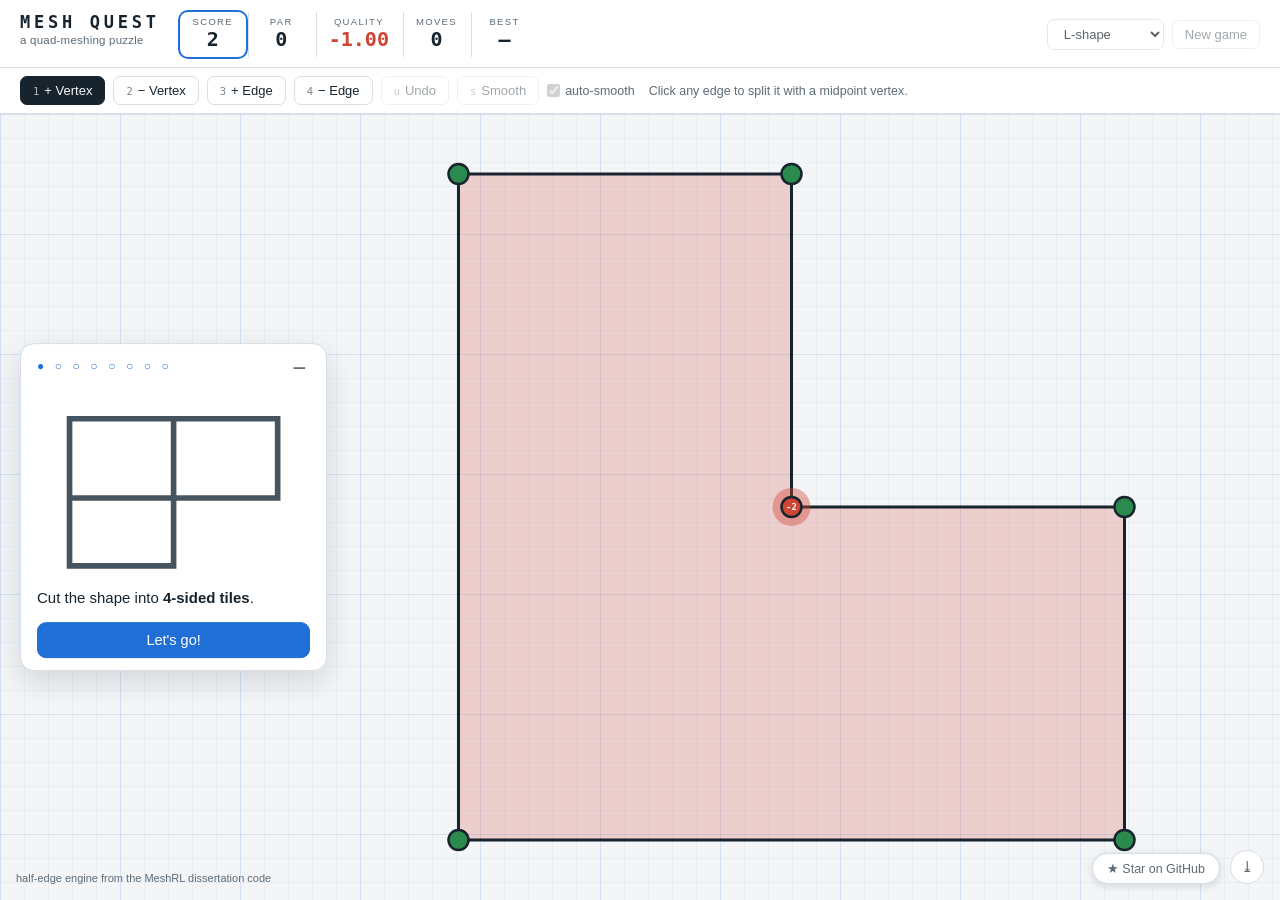
==== commit 259d7be0: "Add Star on GitHub button to Mesh Quest Co-Authored-By: Claude Opus 5 <noreply@anthropic.com>" ====
--- a/game/mesh-quest.html
+++ b/game/mesh-quest.html
@@ -322,6 +322,23 @@
   box-shadow: 0 6px 18px var(--shadow);
 }
 
+#star {
+  position: absolute;
+  right: 60px;
+  bottom: 16px;
+  display: inline-block;
+  font-size: 12.5px;
+  text-decoration: none;
+  color: var(--muted);
+  background: var(--panel);
+  border: 1px solid var(--line);
+  border-radius: 17px;
+  padding: 7px 14px;
+  box-shadow: 0 2px 8px var(--shadow);
+  transition: transform 0.15s;
+}
+#star:hover { color: var(--ink); border-color: var(--accent); transform: translateY(-1px); }
+#star:focus-visible { outline: 2px solid var(--accent); outline-offset: 1px; }
 #log-export {
   position: absolute;
   right: 16px;
@@ -580,6 +597,9 @@
   }
   label.auto { font-size: 12px; }
   .credit { display: none; }
+  #star { font-size: 11.5px; padding: 6px 11px; right: 54px; bottom: 12px; }
+  #log-export { right: 12px; bottom: 12px; }
+  body.card-open #star, body.card-open #log-export { display: none; }
   .lvlarrow { width: 52px; height: 52px; font-size: 22px; }
   #next.win { width: 64px; height: 64px; font-size: 30px; }
 }
@@ -620,6 +640,7 @@
   <button id="prev" class="lvlarrow" title="Previous level">&larr;</button>
   <button id="next" class="lvlarrow" title="Next level">&rarr;</button>
   <div class="credit">half-edge engine from the MeshRL dissertation code</div>
+  <a id="star" href="https://github.com/ArjunNarayanan/MeshRL" target="_blank" rel="noopener">&#9733; Star on GitHub</a>
   <button id="log-export" title="Export activity log">&#10515;</button>
   <div id="tutcard">
     <button id="tut-skip" title="Minimize">&minus;</button>
@@ -2351,6 +2372,7 @@
   gotoShape(shapes[(shapes.indexOf(state.shape) - 1 + shapes.length) % shapes.length], "level_prev");
 });
 document.getElementById("tut-open").addEventListener("click", tutStart);
+document.getElementById("star").addEventListener("click", () => logEvent("star_click"));
 document.getElementById("log-export").addEventListener("click", () => {
   const blob = new Blob([JSON.stringify(activityLog, null, 1)], { type: "application/json" });
   const a = document.createElement("a");
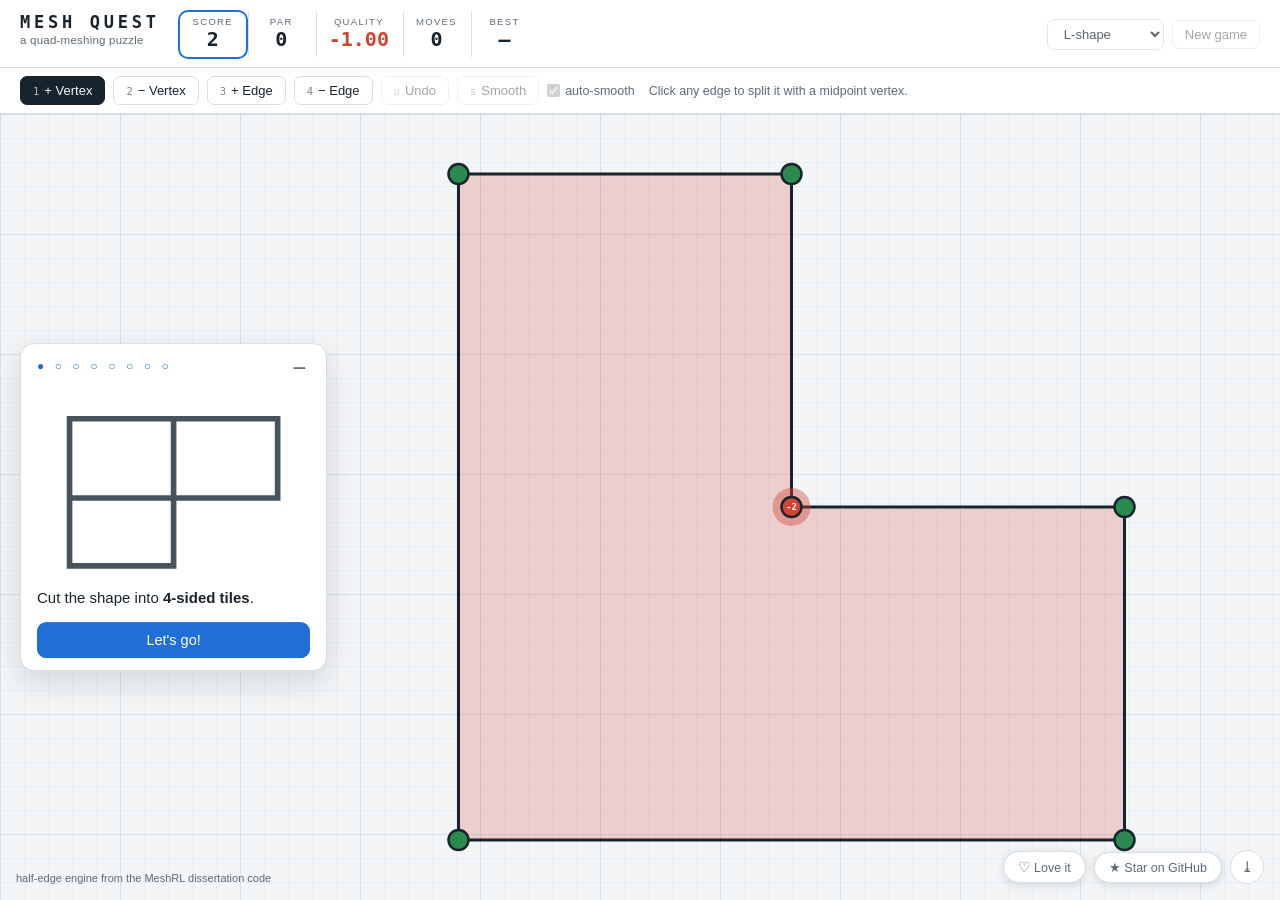
==== commit ab728af7: "Add heart button, counted as a GoatCounter event One heart per browser (stored locally), so the tall" ====
--- a/game/mesh-quest.html
+++ b/game/mesh-quest.html
@@ -322,10 +322,34 @@
   box-shadow: 0 6px 18px var(--shadow);
 }
 
+.corner-actions {
+  position: absolute;
+  right: 16px;
+  bottom: 16px;
+  display: flex;
+  gap: 8px;
+  align-items: center;
+}
+#heart {
+  font-size: 12.5px;
+  color: var(--muted);
+  background: var(--panel);
+  border: 1px solid var(--line);
+  border-radius: 17px;
+  padding: 7px 14px;
+  box-shadow: 0 2px 8px var(--shadow);
+  transition: transform 0.15s;
+}
+#heart .glyph { font-size: 14px; }
+#heart:hover { color: var(--bad); border-color: var(--bad); transform: translateY(-1px); }
+#heart.hearted { color: var(--bad); border-color: var(--bad); }
+#heart.pop .glyph { animation: heart-pop 0.5s ease-out; display: inline-block; }
+@keyframes heart-pop {
+  0% { transform: scale(1); }
+  40% { transform: scale(1.6); }
+  100% { transform: scale(1); }
+}
 #star {
-  position: absolute;
-  right: 60px;
-  bottom: 16px;
   display: inline-block;
   font-size: 12.5px;
   text-decoration: none;
@@ -340,9 +364,6 @@
 #star:hover { color: var(--ink); border-color: var(--accent); transform: translateY(-1px); }
 #star:focus-visible { outline: 2px solid var(--accent); outline-offset: 1px; }
 #log-export {
-  position: absolute;
-  right: 16px;
-  bottom: 16px;
   width: 34px;
   height: 34px;
   border-radius: 50%;
@@ -562,6 +583,7 @@
 }
 
 @media (prefers-reduced-motion: reduce) {
+  #heart.pop .glyph { animation: none; }
   #next { transition: none; }
   #toast { transition: none; }
 }
@@ -597,9 +619,10 @@
   }
   label.auto { font-size: 12px; }
   .credit { display: none; }
-  #star { font-size: 11.5px; padding: 6px 11px; right: 54px; bottom: 12px; }
-  #log-export { right: 12px; bottom: 12px; }
-  body.card-open #star, body.card-open #log-export { display: none; }
+  .corner-actions { right: 12px; bottom: 12px; gap: 6px; }
+  #star, #heart { font-size: 11.5px; padding: 6px 10px; }
+  #heart .label { display: none; }
+  body.card-open .corner-actions { display: none; }
   .lvlarrow { width: 52px; height: 52px; font-size: 22px; }
   #next.win { width: 64px; height: 64px; font-size: 30px; }
 }
@@ -640,8 +663,11 @@
   <button id="prev" class="lvlarrow" title="Previous level">&larr;</button>
   <button id="next" class="lvlarrow" title="Next level">&rarr;</button>
   <div class="credit">half-edge engine from the MeshRL dissertation code</div>
-  <a id="star" href="https://github.com/ArjunNarayanan/MeshRL" target="_blank" rel="noopener">&#9733; Star on GitHub</a>
-  <button id="log-export" title="Export activity log">&#10515;</button>
+  <div class="corner-actions">
+    <button id="heart" title="Love it?"><span class="glyph">&#9825;</span> <span class="label">Love it</span></button>
+    <a id="star" href="https://github.com/ArjunNarayanan/MeshRL" target="_blank" rel="noopener">&#9733; Star on GitHub</a>
+    <button id="log-export" title="Export activity log">&#10515;</button>
+  </div>
   <div id="tutcard">
     <button id="tut-skip" title="Minimize">&minus;</button>
     <div class="eyebrow" id="tut-eyebrow"></div>
@@ -2373,6 +2399,32 @@
 });
 document.getElementById("tut-open").addEventListener("click", tutStart);
 document.getElementById("star").addEventListener("click", () => logEvent("star_click"));
+
+// Heart: one per browser, so the counter reads "people who loved it" rather
+// than "clicks". Counted as a GoatCounter event on the public build; on builds
+// without analytics the button still gives feedback, it just isn't tallied.
+const heartBtn = document.getElementById("heart");
+let hearted = false;
+try { hearted = localStorage.getItem("meshquest-hearted") === "1"; } catch {}
+function paintHeart() {
+  heartBtn.classList.toggle("hearted", hearted);
+  heartBtn.querySelector(".glyph").innerHTML = hearted ? "&#9829;" : "&#9825;";
+  heartBtn.title = hearted ? "Thanks for the love!" : "Love it?";
+}
+paintHeart();
+heartBtn.addEventListener("click", () => {
+  if (hearted) { toast("\u2665 Already loved — thank you!"); return; }
+  hearted = true;
+  try { localStorage.setItem("meshquest-hearted", "1"); } catch {}
+  paintHeart();
+  heartBtn.classList.add("pop");
+  setTimeout(() => heartBtn.classList.remove("pop"), 600);
+  logEvent("heart");
+  if (window.goatcounter && typeof window.goatcounter.count === "function") {
+    window.goatcounter.count({ path: "heart", title: "Heart", event: true });
+  }
+  toast("\u2665 Thank you!");
+});
 document.getElementById("log-export").addEventListener("click", () => {
   const blob = new Blob([JSON.stringify(activityLog, null, 1)], { type: "application/json" });
   const a = document.createElement("a");
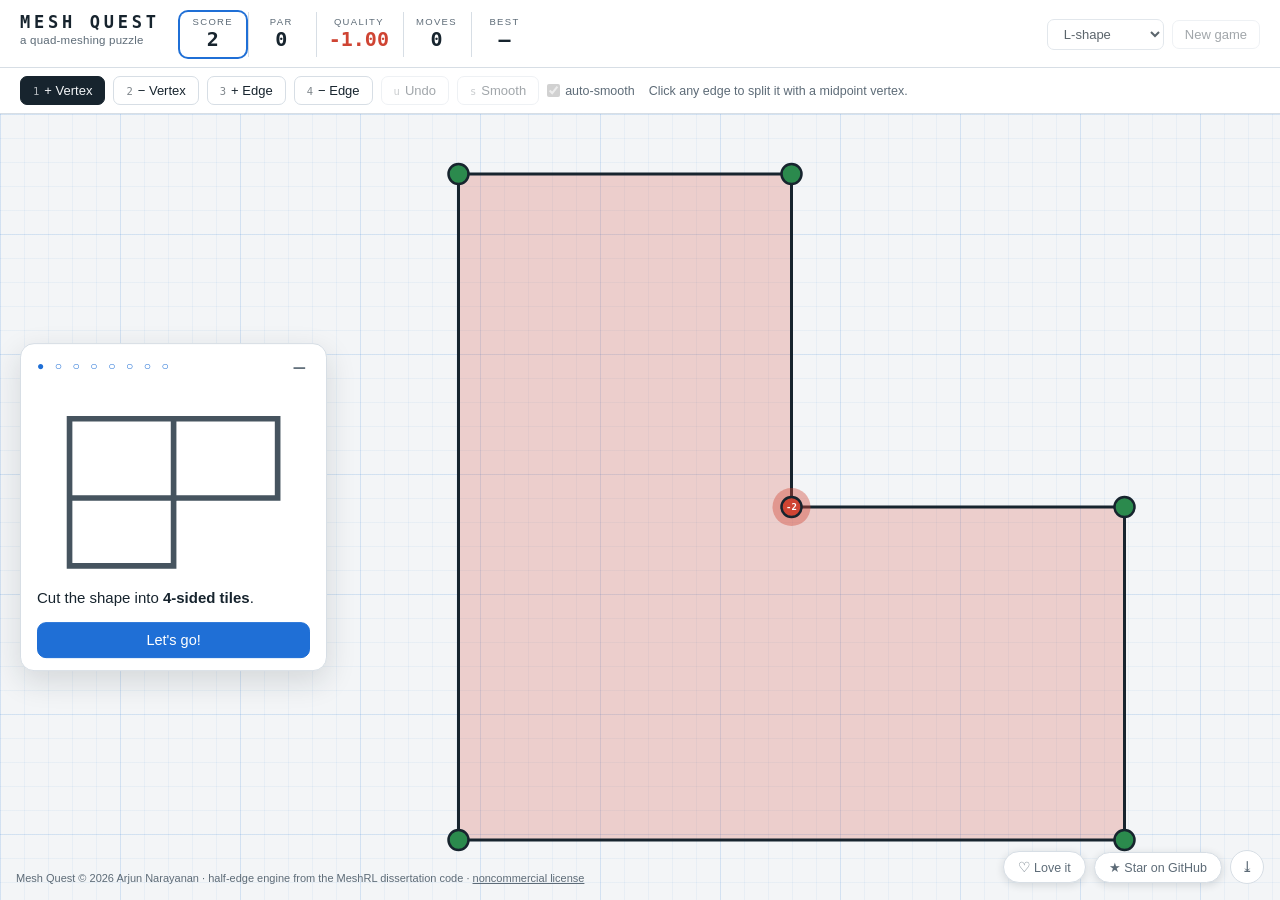
==== commit 77c9662a: "Add PolyForm Noncommercial license and copyright notices Free for any noncommercial use, including p" ====
--- a/game/mesh-quest.html
+++ b/game/mesh-quest.html
@@ -5,6 +5,8 @@
 <meta name="viewport" content="width=device-width, initial-scale=1, viewport-fit=cover">
 <title>Mesh Quest</title>
 <style>
+/* Mesh Quest — Copyright 2026 Arjun Narayanan. All rights reserved.
+ * Licensed under the PolyForm Noncommercial License 1.0.0 (see LICENSE). */
 :root {
   --paper: #f3f5f7;
   --panel: #ffffff;
@@ -579,8 +581,10 @@
   bottom: 16px;
   font-size: 11px;
   color: var(--muted);
-  pointer-events: none;
-}
+  max-width: 46%;
+}
+.credit a { color: var(--muted); }
+.credit a:hover { color: var(--accent); }
 
 @media (prefers-reduced-motion: reduce) {
   #heart.pop .glyph { animation: none; }
@@ -662,7 +666,7 @@
   <canvas id="confetti"></canvas>
   <button id="prev" class="lvlarrow" title="Previous level">&larr;</button>
   <button id="next" class="lvlarrow" title="Next level">&rarr;</button>
-  <div class="credit">half-edge engine from the MeshRL dissertation code</div>
+  <div class="credit">Mesh Quest &copy; 2026 Arjun Narayanan &middot; half-edge engine from the MeshRL dissertation code &middot; <a href="https://github.com/ArjunNarayanan/MeshRL/blob/main/LICENSE" target="_blank" rel="noopener">noncommercial license</a></div>
   <div class="corner-actions">
     <button id="heart" title="Love it?"><span class="glyph">&#9825;</span> <span class="label">Love it</span></button>
     <a id="star" href="https://github.com/ArjunNarayanan/MeshRL" target="_blank" rel="noopener">&#9733; Star on GitHub</a>
@@ -680,6 +684,10 @@
   <div id="toast"></div>
 </div>
 <script>
+/* Mesh Quest — Copyright 2026 Arjun Narayanan. All rights reserved.
+ * Licensed under the PolyForm Noncommercial License 1.0.0 (see LICENSE).
+ * Free for noncommercial use; commercial use requires a separate license.
+ */
 /* Mesh Quest engine: JavaScript port of the game subset of src/tiler.py.
  *
  * Faithful to the Python implementation including ID assignment order, so
@@ -1566,6 +1574,10 @@
 if (typeof module !== "undefined") {
   module.exports = { Game, Mesh, SHAPES, GameError, QUALITY_THRESHOLD };
 }
+/* Mesh Quest — Copyright 2026 Arjun Narayanan. All rights reserved.
+ * Licensed under the PolyForm Noncommercial License 1.0.0 (see LICENSE).
+ * Free for noncommercial use; commercial use requires a separate license.
+ */
 // --- UI ---------------------------------------------------------------------
 
 const storage = {
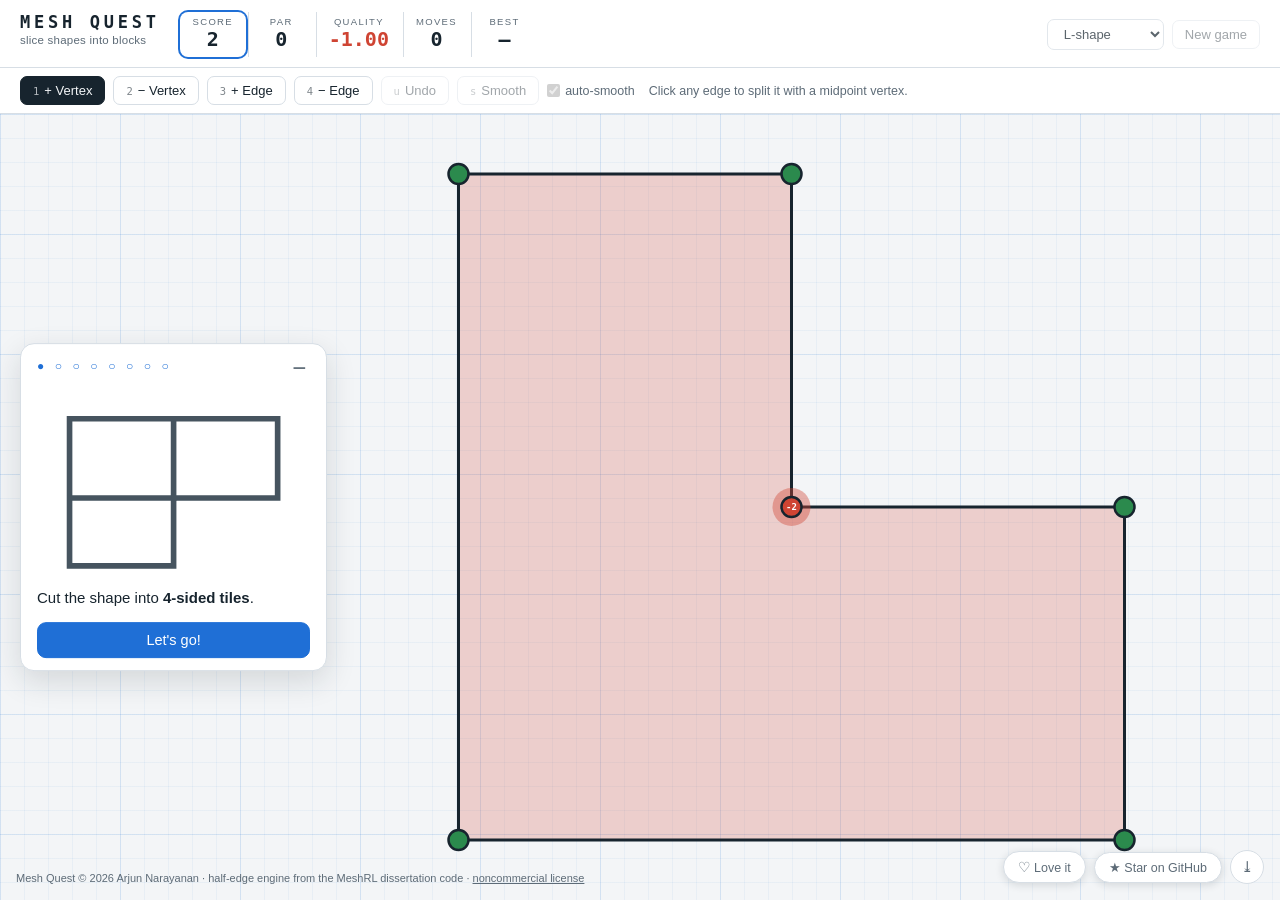
==== commit 6b48656a: "Use plainer wording for the game subtitle Co-Authored-By: Claude Opus 5 <noreply@anthropic.com>" ====
--- a/game/mesh-quest.html
+++ b/game/mesh-quest.html
@@ -636,7 +636,7 @@
 <header>
   <div class="brand">
     <h1>MESH QUEST</h1>
-    <div class="sub">a quad-meshing puzzle</div>
+    <div class="sub">slice shapes into blocks</div>
   </div>
   <div class="readouts">
     <div class="readout" id="r-score"><div class="label">Score</div><div class="value" id="s-vertex">–</div></div>
